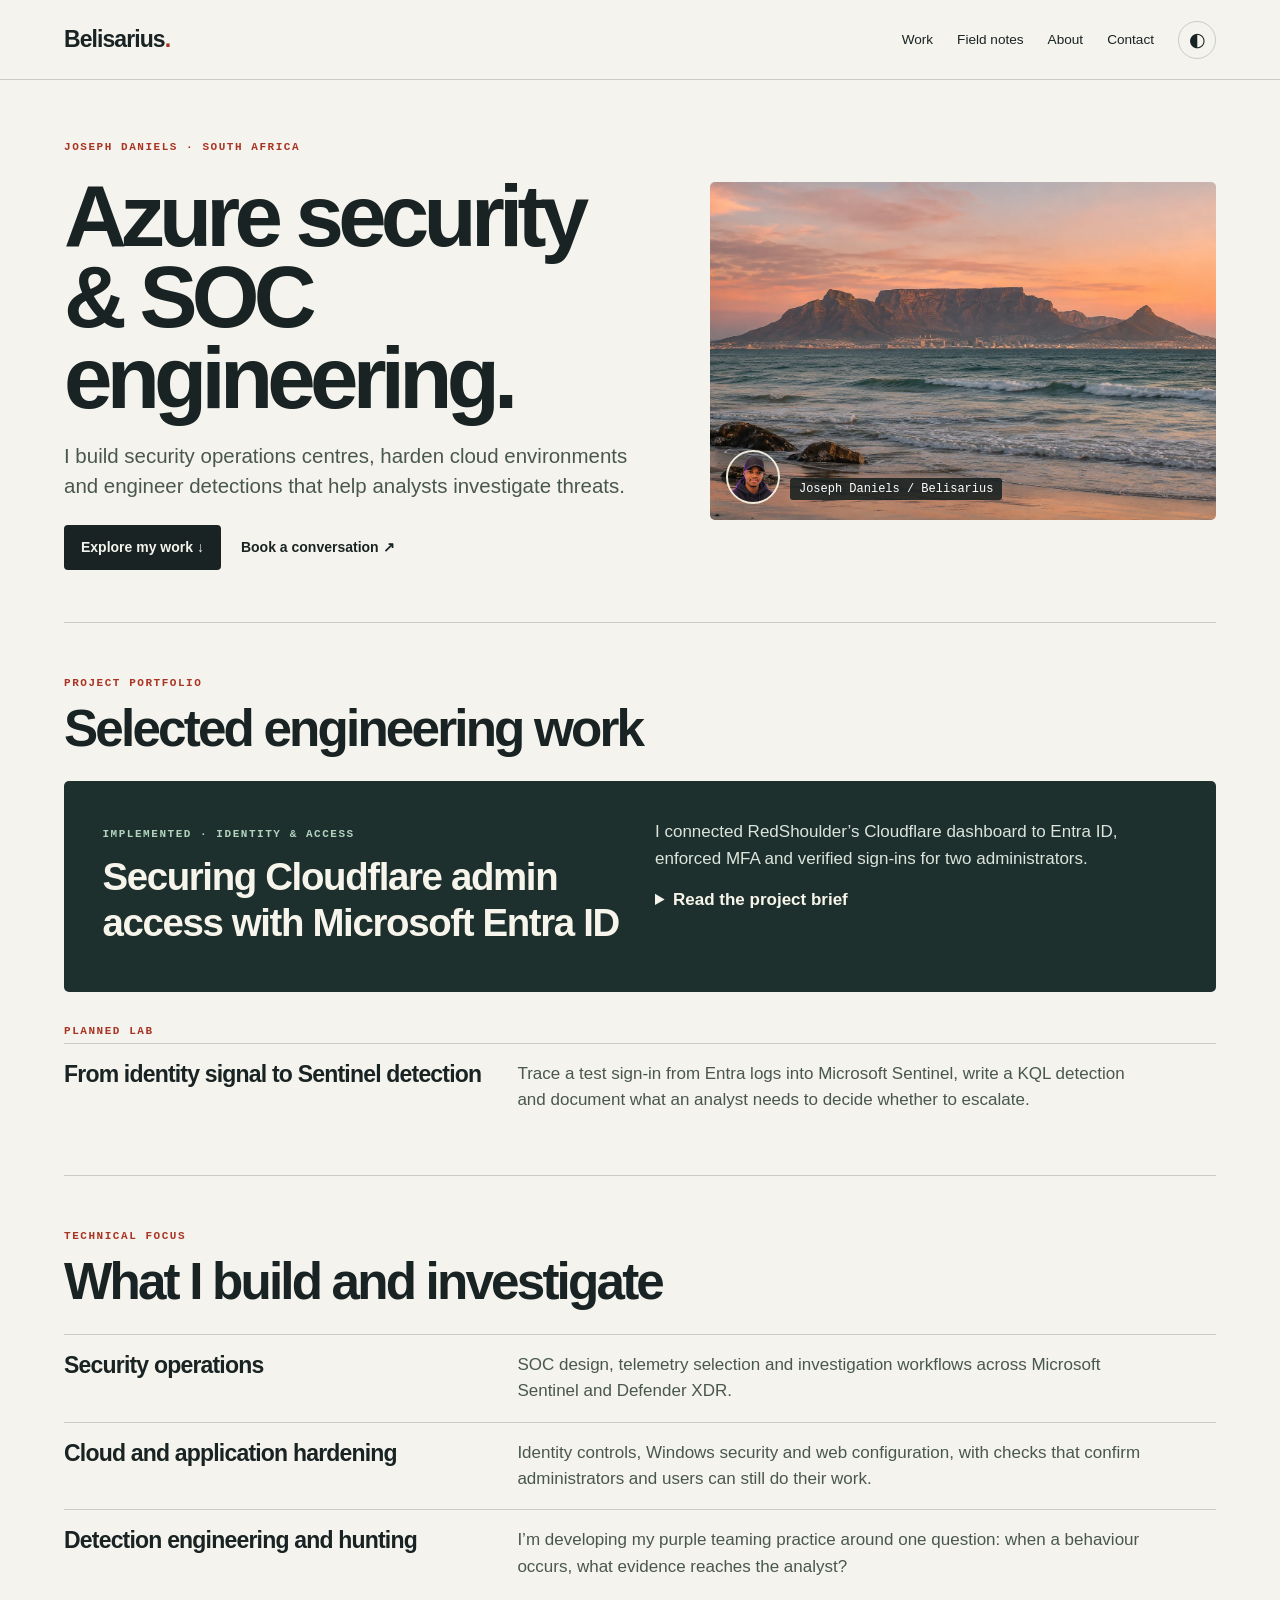
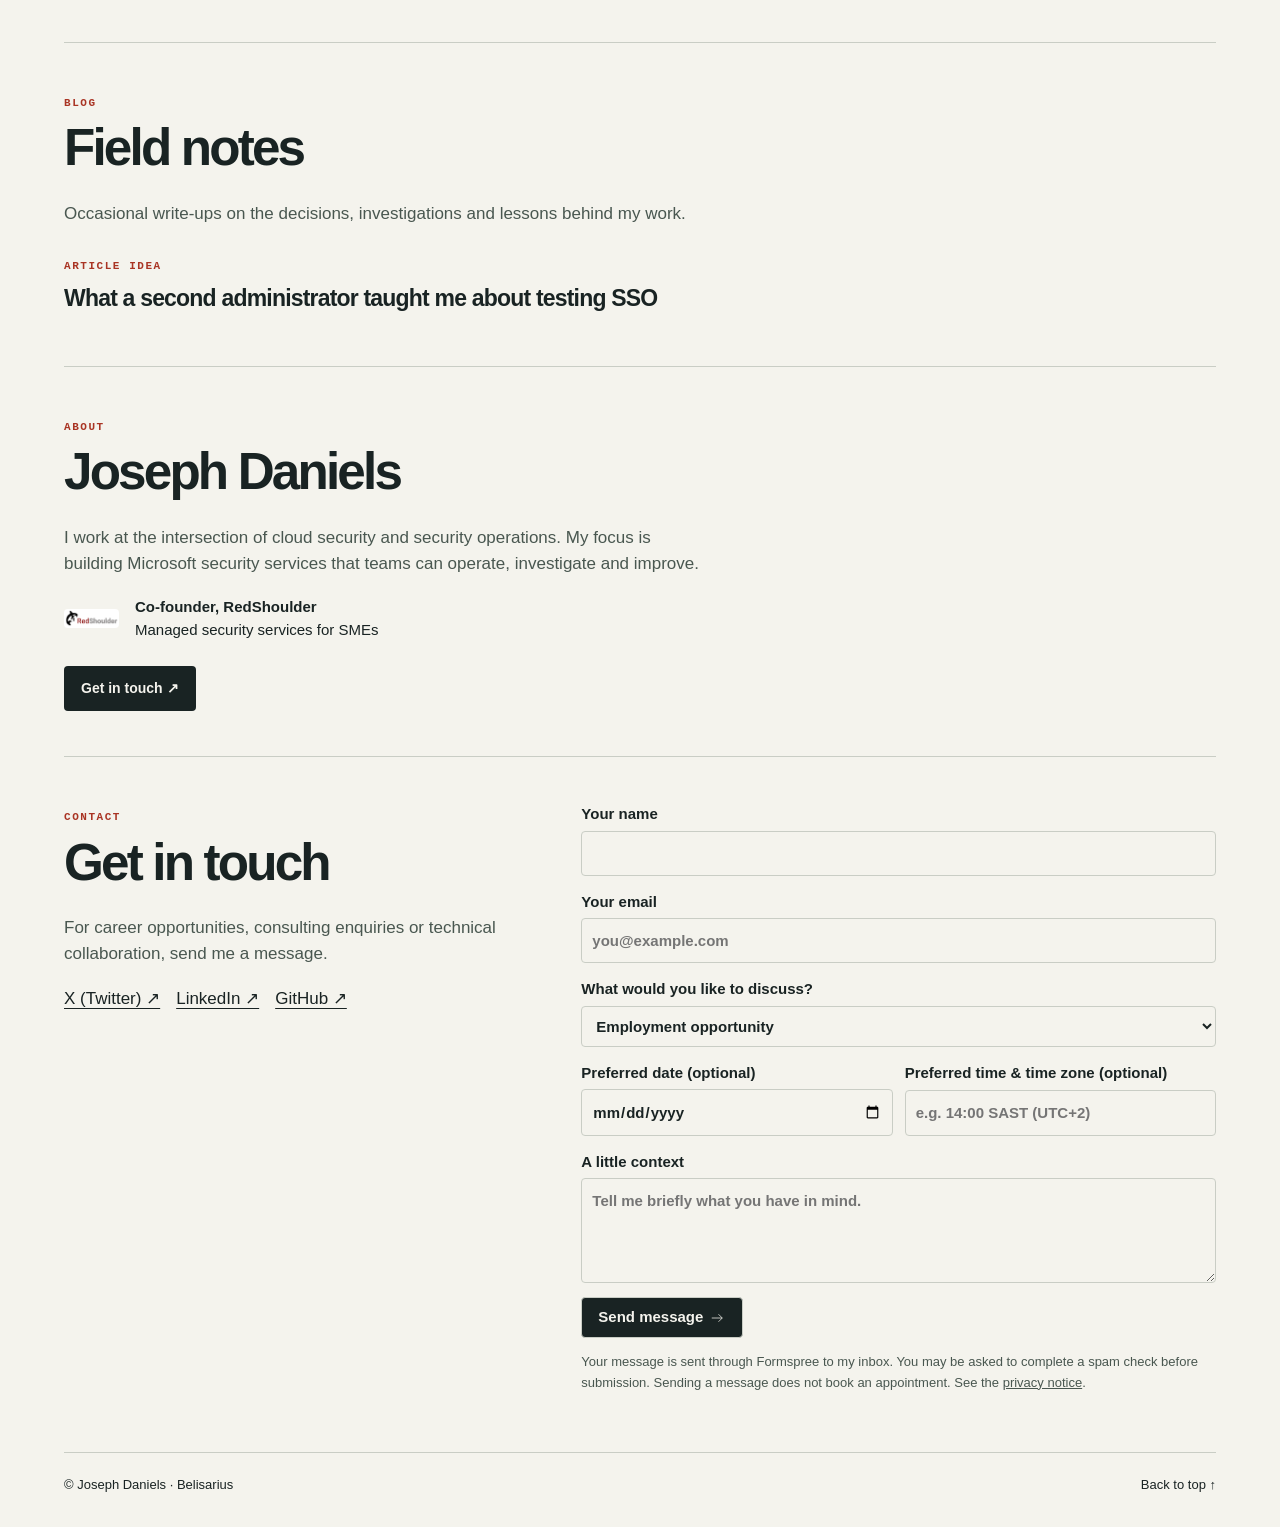
==== portfolio/index.html @ 7b49b03d "Publish Table Mountain redesign for Joseph Daniels’ Azure SOC portfolio" ====
<!doctype html><html lang="en"><head><meta charset="utf-8"><meta name="viewport" content="width=device-width, initial-scale=1"><meta http-equiv="Content-Security-Policy" content="default-src 'none'; script-src 'self'; style-src 'self'; img-src 'self'; font-src 'self'; connect-src 'none'; base-uri 'none'; form-action https://formspree.io; object-src 'none'; upgrade-insecure-requests"><meta name="referrer" content="no-referrer"><link rel="canonical" href="https://belisarius13.com/"><meta name="description" content="Joseph Daniels builds security operations centres, hardens cloud environments and engineers threat detections in the Microsoft ecosystem."><title>Joseph Daniels · Belisarius</title><link rel="stylesheet" href="assets/home.css"></head><body><header><a class="brand" href="#home">Belisarius<b>.</b></a><nav aria-label="Primary"><a href="#work">Work</a><a href="#notes">Field notes</a><a href="#about">About</a><a href="#contact">Contact</a><button aria-label="Toggle dark mode" aria-pressed="false">◐</button></nav></header><main><section class="hero" id="home"><div><small>Joseph Daniels · South Africa</small><h1>Azure security<br>&amp; SOC engineering.</h1><p class="intro">I build security operations centres, harden cloud environments and engineer detections that help analysts investigate threats.</p><div class="actions"><a class="btn" href="#work">Explore my work ↓</a><a href="https://calendly.com/josepht-daniels/30min">Book a conversation ↗</a></div></div><div class="portrait"><img class="landscape" src="assets/table-mountain.webp" alt="Illustrated view of Table Mountain across Table Bay"><img class="avatar" src="assets/joseph-anime.webp" alt="Illustrated portrait of Joseph Daniels"><span>Joseph Daniels / Belisarius</span></div></section>
<section id="work"><small>Project portfolio</small><h2>Selected engineering work</h2><article class="card"><div><small>Implemented · Identity &amp; access</small><h3>Securing Cloudflare admin access with Microsoft Entra ID</h3></div><div><p>I connected RedShoulder’s Cloudflare dashboard to Entra ID, enforced MFA and verified sign-ins for two administrators.</p><details><summary>Read the project brief</summary><p>The first administrator could sign in through Entra. Testing with a second administrator exposed a missing Cloudflare membership. After adding that user, I confirmed the sign-in worked and checked the sign-in logs in Entra.</p></details></div></article><div class="sub"><small>Planned lab</small><div class="row"><h3>From identity signal to Sentinel detection</h3><p>Trace a test sign-in from Entra logs into Microsoft Sentinel, write a KQL detection and document what an analyst needs to decide whether to escalate.</p></div></div></section>
<section><small>Technical focus</small><h2>What I build and investigate</h2><div class="row"><h3>Security operations</h3><p>SOC design, telemetry selection and investigation workflows across Microsoft Sentinel and Defender XDR.</p></div><div class="row"><h3>Cloud and application hardening</h3><p>Identity controls, Windows security and web configuration, with checks that confirm administrators and users can still do their work.</p></div><div class="row"><h3>Detection engineering and hunting</h3><p>I’m developing my purple teaming practice around one question: when a behaviour occurs, what evidence reaches the analyst?</p></div></section>
<section id="notes"><small>Blog</small><h2>Field notes</h2><p>Occasional write-ups on the decisions, investigations and lessons behind my work.</p><div class="sub"><small>Article idea</small><h3>What a second administrator taught me about testing SSO</h3></div></section>
<section id="about"><small>About</small><h2>Joseph Daniels</h2><p>I work at the intersection of cloud security and security operations. My focus is building Microsoft security services that teams can operate, investigate and improve.</p><div class="company"><img src="assets/redshoulder-logo.png" alt="RedShoulder"><div><strong>Co-founder, RedShoulder</strong><br>Managed security services for SMEs</div></div><div class="actions"><a class="btn" href="#contact">Get in touch ↗</a></div></section><section id="contact"><div class="contact-grid"><div><small>Contact</small><h2>Get in touch</h2><p>For career opportunities, consulting enquiries or technical collaboration, send me a message.</p><div class="profiles"><a rel="me" href="https://x.com/thegrey_hound">X (Twitter) ↗</a><a rel="me" href="https://www.linkedin.com/in/daniel-t-4a1260342/">LinkedIn ↗</a><a rel="me" href="https://github.com/belisarius-13">GitHub ↗</a></div></div><form id="conversation-form" action="https://formspree.io/f/xwllzrlp" method="POST"><input type="hidden" name="_subject" value="New Belisarius website enquiry"><label>Your name<input name="name" autocomplete="name" required maxlength="100"></label><label>Your email<input type="email" name="email" autocomplete="email" required maxlength="254" placeholder="you@example.com"></label><label>What would you like to discuss?<select name="topic"><option>Employment opportunity</option><option>Technical collaboration</option><option>Consulting enquiry</option><option>Community conversation</option></select></label><div class="form-grid"><label>Preferred date (optional)<input type="date" name="date"></label><label>Preferred time &amp; time zone (optional)<input name="time" placeholder="e.g. 14:00 SAST (UTC+2)" maxlength="100"></label></div><label>A little context<textarea name="message" maxlength="1500" required placeholder="Tell me briefly what you have in mind."></textarea></label><button class="button" type="submit">Send message <svg viewBox="0 0 24 24" aria-hidden="true"><path d="M5 12h14m-5-5 5 5-5 5"/></svg></button><p class="form-help">Your message is sent through Formspree to my inbox. You may be asked to complete a spam check before submission. Sending a message does not book an appointment. See the <a href="https://belisarius13.com/privacy.html">privacy notice</a>.</p><p class="status" role="status" id="booking-status"></p><noscript><p>This form works without JavaScript. Complete the fields and select Send message.</p></noscript></form></div></section></main><footer><span>© Joseph Daniels · Belisarius</span><a href="#home">Back to top ↑</a></footer><script src="assets/home.js"></script></body></html>
---- portfolio/assets/home.css ----
*{box-sizing:border-box}html{scroll-behavior:smooth}body{--bg:#f4f3ed;--ink:#192323;--line:#c9cdc5;--muted:#495750;--red:#a93424;margin:0;background:var(--bg);color:var(--ink);font:17px/1.55 'Inter',Arial,sans-serif}body.dark{--bg:#172020;--ink:#f5f1e7;--line:#485450;--muted:#b7c4bb;--red:#ff9b85}header,main,footer{max-width:1320px;margin:auto;padding:0 5vw}header{min-height:80px;display:flex;align-items:center;justify-content:space-between;border-bottom:1px solid var(--line);gap:16px}a,button,summary{color:inherit}a{text-decoration:none}a:hover,summary:hover{text-decoration:underline}nav{display:flex;gap:24px;align-items:center;font-size:.85rem}button{border:1px solid var(--line);border-radius:50%;width:38px;height:38px;background:transparent;font-size:19px;cursor:pointer}.brand{font-weight:800;letter-spacing:-.04em;font-size:23px}.brand b{color:var(--red)}section{padding:45px 0;border-bottom:1px solid var(--line)}.hero{display:grid;grid-template-columns:1.15fr 1fr;gap:5vw;align-items:center;padding:52px 0}.eyebrow,small{font:700 11px/1.6 'Courier New',monospace;letter-spacing:.14em;text-transform:uppercase;color:var(--red)}h1,h2,h3,p{margin:0}h1{font-size:clamp(58px,6.8vw,98px);line-height:.93;letter-spacing:-.066em;margin:18px 0 22px}h2{font-size:clamp(32px,4vw,54px);line-height:1.1;letter-spacing:-.055em;margin:6px 0 24px}h3{font-size:23px;line-height:1.2;letter-spacing:-.035em;margin:8px 0}p{color:var(--muted);max-width:640px}.intro{font-size:clamp(18px,1.6vw,23px);line-height:1.45}.actions{display:flex;gap:20px;align-items:center;margin-top:24px;font-size:14px;font-weight:bold}.btn{padding:12px 17px;background:var(--ink);color:var(--bg);border-radius:4px}.portrait{position:relative;isolation:isolate;background:#152526;min-height:352px;display:grid;place-items:center;overflow:hidden;border-radius:5px}@media(prefers-reduced-motion:reduce){*{animation:none!important;scroll-behavior:auto!important}}.portrait img{width:220px;height:220px;object-fit:cover;border-radius:50%;border:5px solid #edebdc}.portrait span{position:absolute;bottom:16px;left:20px;color:#fff;font:12px monospace}.card{background:#1e302e;color:#f7f5eb;border-radius:5px;padding:clamp(22px,3vw,42px);display:grid;grid-template-columns:1fr 1fr;gap:30px}.card p{color:#dce4dc}.card small{color:#b2d4bf}.card h3{font-size:clamp(25px,3vw,42px)}summary{cursor:pointer;font-weight:bold;margin-top:15px}details p{margin-top:10px}.row{display:grid;grid-template-columns:1fr 1.65fr;gap:30px;border-top:1px solid var(--line);padding:17px 0;align-items:start}.row h3{margin:0}.sub{padding-top:24px}.company{display:flex;align-items:center;gap:16px;margin-top:18px}.company img{width:55px;background:white;border-radius:4px}.company div{font-size:15px}footer{padding-top:22px;padding-bottom:32px;font-size:13px;display:flex;justify-content:space-between}a:focus-visible,summary:focus-visible,button:focus-visible{outline:3px solid #db7545;outline-offset:4px}@media(max-width:720px){header{flex-wrap:wrap;padding-top:12px;padding-bottom:12px}nav{gap:14px;flex-wrap:wrap}.hero,.card,.row{grid-template-columns:1fr;gap:15px}.hero{padding:30px 0}.portrait{min-height:240px}.portrait img{width:150px;height:150px}.row{gap:6px}section{padding:30px 0}}
 .portrait{aspect-ratio:3/2;min-height:0;background:none}.portrait .landscape{position:absolute;inset:0;width:100%;height:100%;object-fit:cover;border:0;border-radius:0}.portrait .avatar{position:absolute;bottom:16px;left:16px;width:54px;height:54px;border-width:2px}.portrait span{bottom:20px;left:80px;background:#172020dc;border-radius:3px;padding:4px 9px}
.contact-grid{display:grid;grid-template-columns:1fr 1.4fr;gap:clamp(24px,5vw,70px)}.profiles{display:flex;flex-wrap:wrap;gap:16px;margin-top:18px}.profiles a{text-decoration:underline;text-underline-offset:4px}form{display:grid;gap:14px}label{display:grid;gap:5px;font-size:15px;font-weight:600}input,select,textarea{box-sizing:border-box;width:100%;min-width:0;padding:10px;border:1px solid var(--line);background:var(--bg);color:var(--ink);border-radius:4px;font:inherit}textarea{min-height:105px}.form-grid{display:grid;grid-template-columns:1fr 1fr;gap:12px}form button{background:var(--ink);color:var(--bg);border-radius:4px;width:fit-content;height:auto;padding:10px 16px;font-size:15px;font-weight:700}form button svg{width:18px;height:18px;vertical-align:middle;fill:none;stroke:currentColor}.form-help{font-size:13px}.form-help a{text-decoration:underline}@media(max-width:720px){.contact-grid,.form-grid{grid-template-columns:1fr}.portrait{min-height:0}}
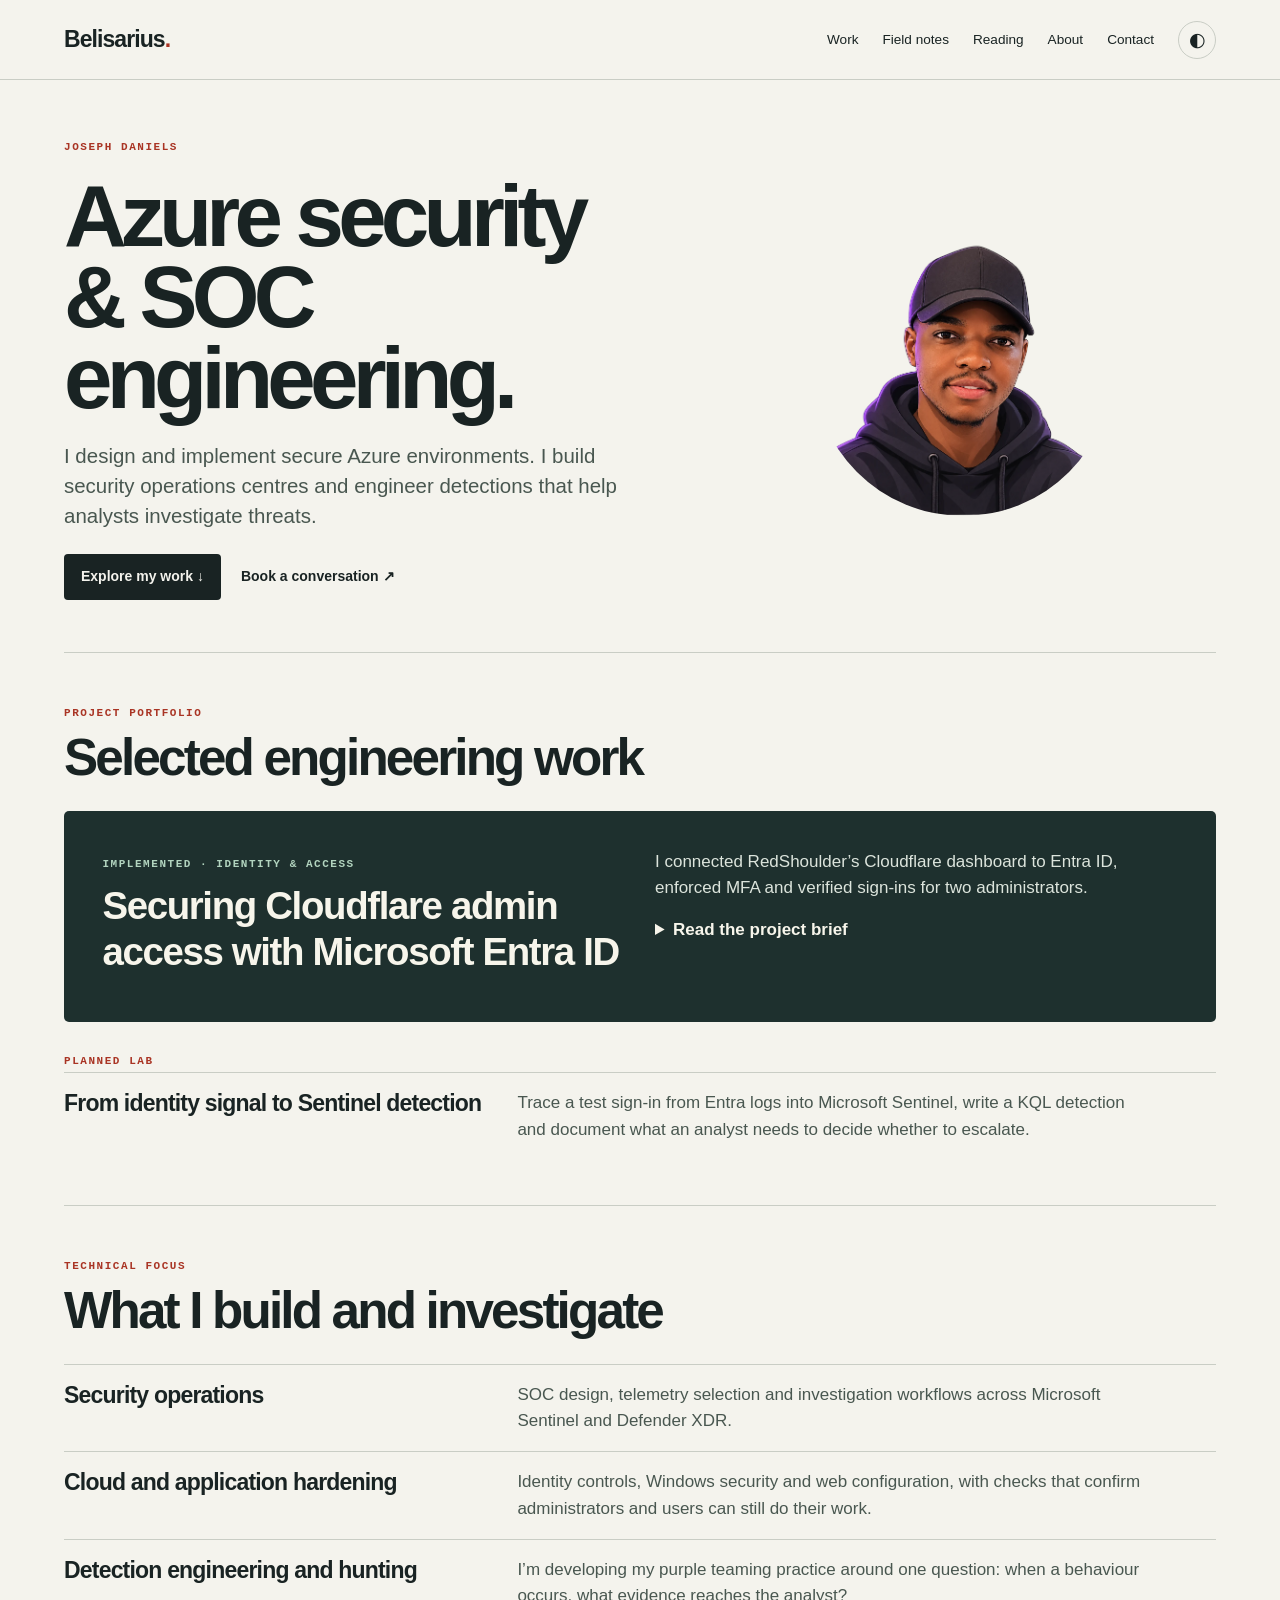
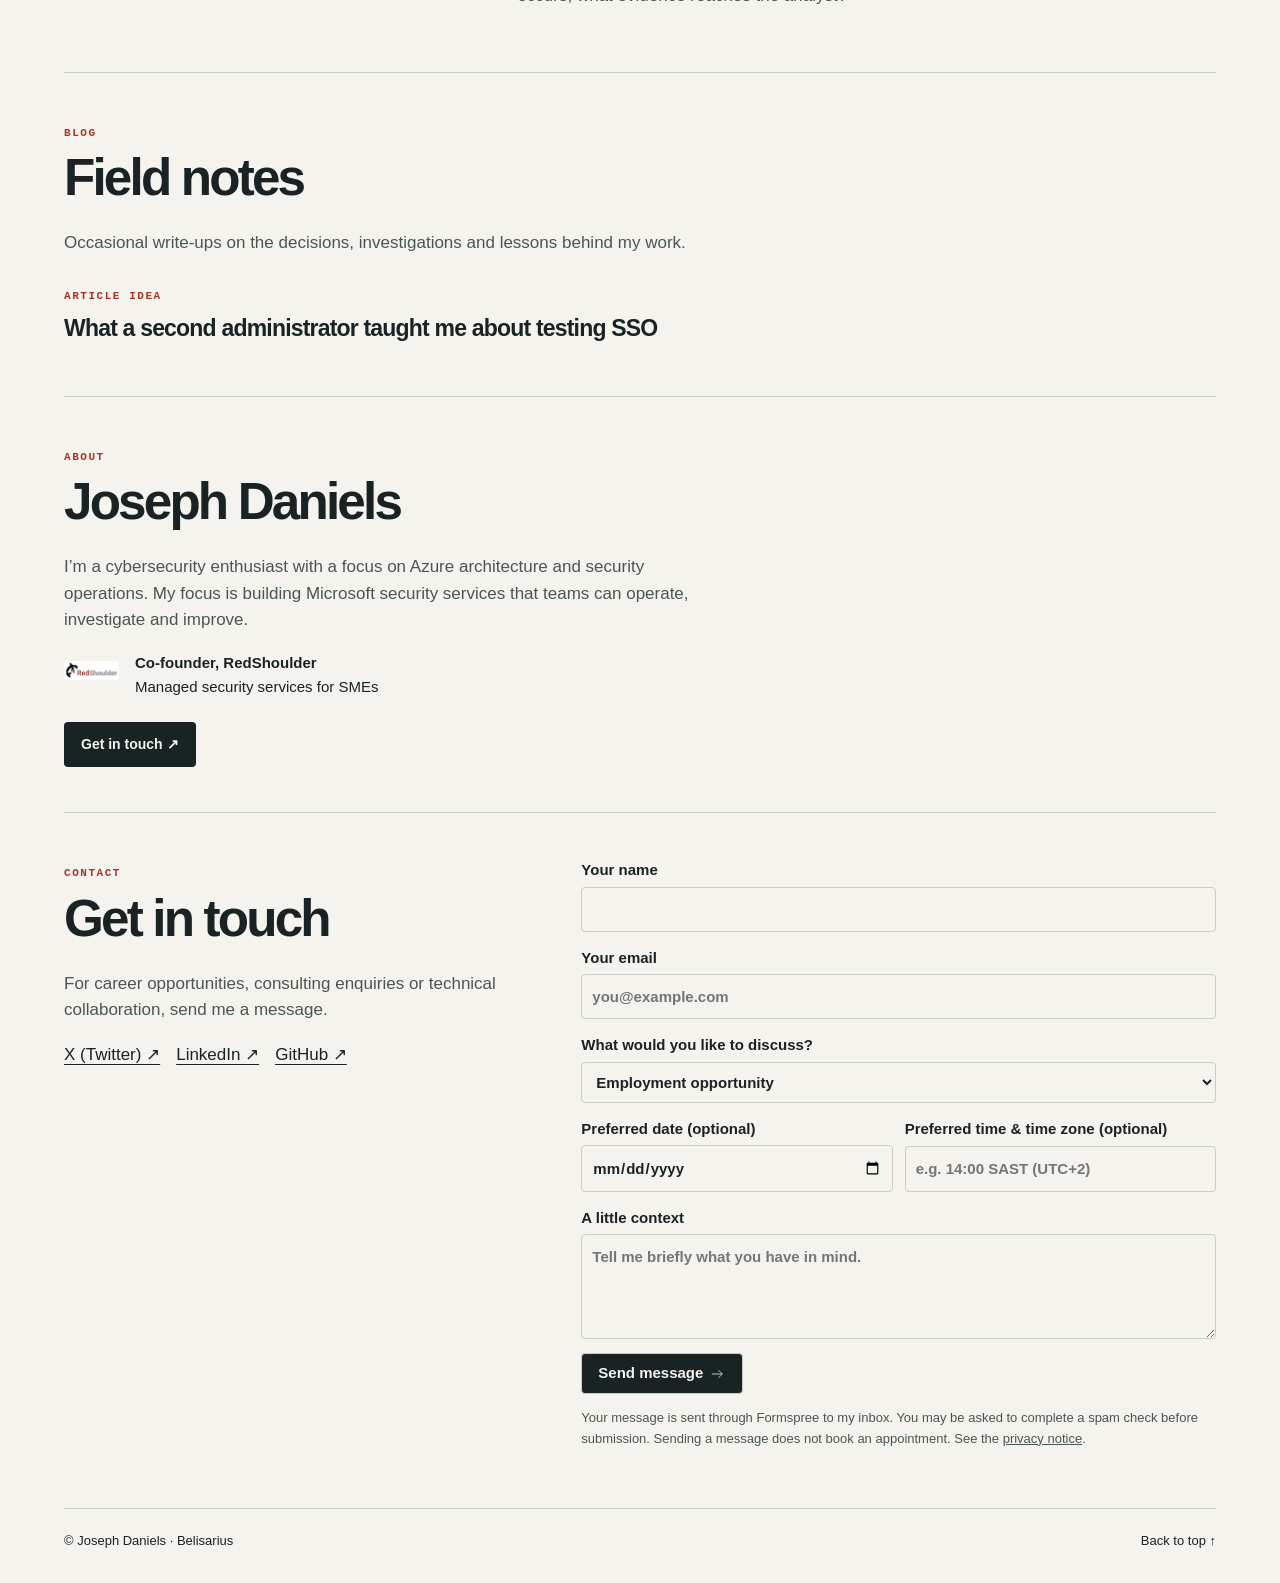
==== commit 0ccbe1ff: "Add reading and books page, refresh the homepage and fix section navigation" ====
--- a/portfolio/index.html
+++ b/portfolio/index.html
@@ -1,5 +1,5 @@
-<!doctype html><html lang="en"><head><meta charset="utf-8"><meta name="viewport" content="width=device-width, initial-scale=1"><meta http-equiv="Content-Security-Policy" content="default-src 'none'; script-src 'self'; style-src 'self'; img-src 'self'; font-src 'self'; connect-src 'none'; base-uri 'none'; form-action https://formspree.io; object-src 'none'; upgrade-insecure-requests"><meta name="referrer" content="no-referrer"><link rel="canonical" href="https://belisarius13.com/"><meta name="description" content="Joseph Daniels builds security operations centres, hardens cloud environments and engineers threat detections in the Microsoft ecosystem."><title>Joseph Daniels · Belisarius</title><link rel="stylesheet" href="assets/home.css"></head><body><header><a class="brand" href="#home">Belisarius<b>.</b></a><nav aria-label="Primary"><a href="#work">Work</a><a href="#notes">Field notes</a><a href="#about">About</a><a href="#contact">Contact</a><button aria-label="Toggle dark mode" aria-pressed="false">◐</button></nav></header><main><section class="hero" id="home"><div><small>Joseph Daniels · South Africa</small><h1>Azure security<br>&amp; SOC engineering.</h1><p class="intro">I build security operations centres, harden cloud environments and engineer detections that help analysts investigate threats.</p><div class="actions"><a class="btn" href="#work">Explore my work ↓</a><a href="https://calendly.com/josepht-daniels/30min">Book a conversation ↗</a></div></div><div class="portrait"><img class="landscape" src="assets/table-mountain.webp" alt="Illustrated view of Table Mountain across Table Bay"><img class="avatar" src="assets/joseph-anime.webp" alt="Illustrated portrait of Joseph Daniels"><span>Joseph Daniels / Belisarius</span></div></section>
+<!doctype html><html lang="en"><head><meta charset="utf-8"><meta name="viewport" content="width=device-width, initial-scale=1"><meta http-equiv="Content-Security-Policy" content="default-src 'none'; script-src 'self'; style-src 'self'; img-src 'self'; font-src 'self'; connect-src 'none'; base-uri 'none'; form-action https://formspree.io; object-src 'none'; upgrade-insecure-requests"><meta name="referrer" content="no-referrer"><link rel="canonical" href="https://belisarius13.com/"><meta name="description" content="Joseph Daniels builds security operations centres, hardens cloud environments and engineers threat detections in the Microsoft ecosystem."><link rel="icon" type="image/svg+xml" href="assets/favicon.svg"><title>Joseph Daniels · Belisarius</title><link rel="stylesheet" href="assets/home.css"></head><body><header><a class="brand" href="#home">Belisarius<b>.</b></a><nav aria-label="Primary"><a href="#work">Work</a><a href="#notes">Field notes</a><a href="reading.html">Reading</a><a href="#about">About</a><a href="#contact">Contact</a><button aria-label="Toggle purple and blue theme" aria-pressed="false">◐</button></nav></header><main><section class="hero" id="home"><div><small>Joseph Daniels</small><h1>Azure security<br>&amp; SOC engineering.</h1><p class="intro">I design and implement secure Azure environments. I build security operations centres and engineer detections that help analysts investigate threats.</p><div class="actions"><a class="btn" href="#work">Explore my work ↓</a><a href="https://calendly.com/josepht-daniels/30min">Book a conversation ↗</a></div></div><div class="profile-art"><img src="assets/joseph-anime.webp" alt="Illustrated portrait of Joseph Daniels" width="1254" height="1254"></div></section>
 <section id="work"><small>Project portfolio</small><h2>Selected engineering work</h2><article class="card"><div><small>Implemented · Identity &amp; access</small><h3>Securing Cloudflare admin access with Microsoft Entra ID</h3></div><div><p>I connected RedShoulder’s Cloudflare dashboard to Entra ID, enforced MFA and verified sign-ins for two administrators.</p><details><summary>Read the project brief</summary><p>The first administrator could sign in through Entra. Testing with a second administrator exposed a missing Cloudflare membership. After adding that user, I confirmed the sign-in worked and checked the sign-in logs in Entra.</p></details></div></article><div class="sub"><small>Planned lab</small><div class="row"><h3>From identity signal to Sentinel detection</h3><p>Trace a test sign-in from Entra logs into Microsoft Sentinel, write a KQL detection and document what an analyst needs to decide whether to escalate.</p></div></div></section>
 <section><small>Technical focus</small><h2>What I build and investigate</h2><div class="row"><h3>Security operations</h3><p>SOC design, telemetry selection and investigation workflows across Microsoft Sentinel and Defender XDR.</p></div><div class="row"><h3>Cloud and application hardening</h3><p>Identity controls, Windows security and web configuration, with checks that confirm administrators and users can still do their work.</p></div><div class="row"><h3>Detection engineering and hunting</h3><p>I’m developing my purple teaming practice around one question: when a behaviour occurs, what evidence reaches the analyst?</p></div></section>
 <section id="notes"><small>Blog</small><h2>Field notes</h2><p>Occasional write-ups on the decisions, investigations and lessons behind my work.</p><div class="sub"><small>Article idea</small><h3>What a second administrator taught me about testing SSO</h3></div></section>
-<section id="about"><small>About</small><h2>Joseph Daniels</h2><p>I work at the intersection of cloud security and security operations. My focus is building Microsoft security services that teams can operate, investigate and improve.</p><div class="company"><img src="assets/redshoulder-logo.png" alt="RedShoulder"><div><strong>Co-founder, RedShoulder</strong><br>Managed security services for SMEs</div></div><div class="actions"><a class="btn" href="#contact">Get in touch ↗</a></div></section><section id="contact"><div class="contact-grid"><div><small>Contact</small><h2>Get in touch</h2><p>For career opportunities, consulting enquiries or technical collaboration, send me a message.</p><div class="profiles"><a rel="me" href="https://x.com/thegrey_hound">X (Twitter) ↗</a><a rel="me" href="https://www.linkedin.com/in/daniel-t-4a1260342/">LinkedIn ↗</a><a rel="me" href="https://github.com/belisarius-13">GitHub ↗</a></div></div><form id="conversation-form" action="https://formspree.io/f/xwllzrlp" method="POST"><input type="hidden" name="_subject" value="New Belisarius website enquiry"><label>Your name<input name="name" autocomplete="name" required maxlength="100"></label><label>Your email<input type="email" name="email" autocomplete="email" required maxlength="254" placeholder="you@example.com"></label><label>What would you like to discuss?<select name="topic"><option>Employment opportunity</option><option>Technical collaboration</option><option>Consulting enquiry</option><option>Community conversation</option></select></label><div class="form-grid"><label>Preferred date (optional)<input type="date" name="date"></label><label>Preferred time &amp; time zone (optional)<input name="time" placeholder="e.g. 14:00 SAST (UTC+2)" maxlength="100"></label></div><label>A little context<textarea name="message" maxlength="1500" required placeholder="Tell me briefly what you have in mind."></textarea></label><button class="button" type="submit">Send message <svg viewBox="0 0 24 24" aria-hidden="true"><path d="M5 12h14m-5-5 5 5-5 5"/></svg></button><p class="form-help">Your message is sent through Formspree to my inbox. You may be asked to complete a spam check before submission. Sending a message does not book an appointment. See the <a href="https://belisarius13.com/privacy.html">privacy notice</a>.</p><p class="status" role="status" id="booking-status"></p><noscript><p>This form works without JavaScript. Complete the fields and select Send message.</p></noscript></form></div></section></main><footer><span>© Joseph Daniels · Belisarius</span><a href="#home">Back to top ↑</a></footer><script src="assets/home.js"></script></body></html>+<section id="about"><small>About</small><h2>Joseph Daniels</h2><p>I’m a cybersecurity enthusiast with a focus on Azure architecture and security operations. My focus is building Microsoft security services that teams can operate, investigate and improve.</p><div class="company"><a href="https://redshoulder.co.za" aria-label="Visit RedShoulder"><img src="assets/redshoulder-logo.png" alt="RedShoulder"></a><div><strong>Co-founder, RedShoulder</strong><br>Managed security services for SMEs</div></div><div class="actions"><a class="btn" href="#contact">Get in touch ↗</a></div></section><section id="contact"><div class="contact-grid"><div><small>Contact</small><h2>Get in touch</h2><p>For career opportunities, consulting enquiries or technical collaboration, send me a message.</p><div class="profiles"><a rel="me" href="https://x.com/thegrey_hound">X (Twitter) ↗</a><a rel="me" href="https://www.linkedin.com/in/daniel-t-4a1260342/">LinkedIn ↗</a><a rel="me" href="https://github.com/belisarius-13">GitHub ↗</a></div></div><form id="conversation-form" action="https://formspree.io/f/xwllzrlp" method="POST"><input type="hidden" name="_subject" value="New Belisarius website enquiry"><label>Your name<input name="name" autocomplete="name" required maxlength="100"></label><label>Your email<input type="email" name="email" autocomplete="email" required maxlength="254" placeholder="you@example.com"></label><label>What would you like to discuss?<select name="topic"><option>Employment opportunity</option><option>Technical collaboration</option><option>Consulting enquiry</option><option>Community conversation</option></select></label><div class="form-grid"><label>Preferred date (optional)<input type="date" name="date"></label><label>Preferred time &amp; time zone (optional)<input name="time" placeholder="e.g. 14:00 SAST (UTC+2)" maxlength="100"></label></div><label>A little context<textarea name="message" maxlength="1500" required placeholder="Tell me briefly what you have in mind."></textarea></label><button class="button" type="submit">Send message <svg viewBox="0 0 24 24" aria-hidden="true"><path d="M5 12h14m-5-5 5 5-5 5"/></svg></button><p class="form-help">Your message is sent through Formspree to my inbox. You may be asked to complete a spam check before submission. Sending a message does not book an appointment. See the <a href="https://belisarius13.com/privacy.html">privacy notice</a>.</p><p class="status" role="status" id="booking-status"></p><noscript><p>This form works without JavaScript. Complete the fields and select Send message.</p></noscript></form></div></section></main><footer><span>© Joseph Daniels · Belisarius</span><a href="#home">Back to top ↑</a></footer><script src="assets/home.js"></script></body></html>
--- a/portfolio/assets/home.css
+++ b/portfolio/assets/home.css
@@ -1,5 +1,15 @@
 
-*{box-sizing:border-box}html{scroll-behavior:smooth}body{--bg:#f4f3ed;--ink:#192323;--line:#c9cdc5;--muted:#495750;--red:#a93424;margin:0;background:var(--bg);color:var(--ink);font:17px/1.55 'Inter',Arial,sans-serif}body.dark{--bg:#172020;--ink:#f5f1e7;--line:#485450;--muted:#b7c4bb;--red:#ff9b85}header,main,footer{max-width:1320px;margin:auto;padding:0 5vw}header{min-height:80px;display:flex;align-items:center;justify-content:space-between;border-bottom:1px solid var(--line);gap:16px}a,button,summary{color:inherit}a{text-decoration:none}a:hover,summary:hover{text-decoration:underline}nav{display:flex;gap:24px;align-items:center;font-size:.85rem}button{border:1px solid var(--line);border-radius:50%;width:38px;height:38px;background:transparent;font-size:19px;cursor:pointer}.brand{font-weight:800;letter-spacing:-.04em;font-size:23px}.brand b{color:var(--red)}section{padding:45px 0;border-bottom:1px solid var(--line)}.hero{display:grid;grid-template-columns:1.15fr 1fr;gap:5vw;align-items:center;padding:52px 0}.eyebrow,small{font:700 11px/1.6 'Courier New',monospace;letter-spacing:.14em;text-transform:uppercase;color:var(--red)}h1,h2,h3,p{margin:0}h1{font-size:clamp(58px,6.8vw,98px);line-height:.93;letter-spacing:-.066em;margin:18px 0 22px}h2{font-size:clamp(32px,4vw,54px);line-height:1.1;letter-spacing:-.055em;margin:6px 0 24px}h3{font-size:23px;line-height:1.2;letter-spacing:-.035em;margin:8px 0}p{color:var(--muted);max-width:640px}.intro{font-size:clamp(18px,1.6vw,23px);line-height:1.45}.actions{display:flex;gap:20px;align-items:center;margin-top:24px;font-size:14px;font-weight:bold}.btn{padding:12px 17px;background:var(--ink);color:var(--bg);border-radius:4px}.portrait{position:relative;isolation:isolate;background:#152526;min-height:352px;display:grid;place-items:center;overflow:hidden;border-radius:5px}@media(prefers-reduced-motion:reduce){*{animation:none!important;scroll-behavior:auto!important}}.portrait img{width:220px;height:220px;object-fit:cover;border-radius:50%;border:5px solid #edebdc}.portrait span{position:absolute;bottom:16px;left:20px;color:#fff;font:12px monospace}.card{background:#1e302e;color:#f7f5eb;border-radius:5px;padding:clamp(22px,3vw,42px);display:grid;grid-template-columns:1fr 1fr;gap:30px}.card p{color:#dce4dc}.card small{color:#b2d4bf}.card h3{font-size:clamp(25px,3vw,42px)}summary{cursor:pointer;font-weight:bold;margin-top:15px}details p{margin-top:10px}.row{display:grid;grid-template-columns:1fr 1.65fr;gap:30px;border-top:1px solid var(--line);padding:17px 0;align-items:start}.row h3{margin:0}.sub{padding-top:24px}.company{display:flex;align-items:center;gap:16px;margin-top:18px}.company img{width:55px;background:white;border-radius:4px}.company div{font-size:15px}footer{padding-top:22px;padding-bottom:32px;font-size:13px;display:flex;justify-content:space-between}a:focus-visible,summary:focus-visible,button:focus-visible{outline:3px solid #db7545;outline-offset:4px}@media(max-width:720px){header{flex-wrap:wrap;padding-top:12px;padding-bottom:12px}nav{gap:14px;flex-wrap:wrap}.hero,.card,.row{grid-template-columns:1fr;gap:15px}.hero{padding:30px 0}.portrait{min-height:240px}.portrait img{width:150px;height:150px}.row{gap:6px}section{padding:30px 0}}
- .portrait{aspect-ratio:3/2;min-height:0;background:none}.portrait .landscape{position:absolute;inset:0;width:100%;height:100%;object-fit:cover;border:0;border-radius:0}.portrait .avatar{position:absolute;bottom:16px;left:16px;width:54px;height:54px;border-width:2px}.portrait span{bottom:20px;left:80px;background:#172020dc;border-radius:3px;padding:4px 9px}
-.contact-grid{display:grid;grid-template-columns:1fr 1.4fr;gap:clamp(24px,5vw,70px)}.profiles{display:flex;flex-wrap:wrap;gap:16px;margin-top:18px}.profiles a{text-decoration:underline;text-underline-offset:4px}form{display:grid;gap:14px}label{display:grid;gap:5px;font-size:15px;font-weight:600}input,select,textarea{box-sizing:border-box;width:100%;min-width:0;padding:10px;border:1px solid var(--line);background:var(--bg);color:var(--ink);border-radius:4px;font:inherit}textarea{min-height:105px}.form-grid{display:grid;grid-template-columns:1fr 1fr;gap:12px}form button{background:var(--ink);color:var(--bg);border-radius:4px;width:fit-content;height:auto;padding:10px 16px;font-size:15px;font-weight:700}form button svg{width:18px;height:18px;vertical-align:middle;fill:none;stroke:currentColor}.form-help{font-size:13px}.form-help a{text-decoration:underline}@media(max-width:720px){.contact-grid,.form-grid{grid-template-columns:1fr}.portrait{min-height:0}}
+*{box-sizing:border-box}html{scroll-behavior:smooth}body{--bg:#f4f3ed;--ink:#192323;--line:#c9cdc5;--muted:#495750;--red:#a93424;margin:0;background:var(--bg);color:var(--ink);font:17px/1.55 'Inter',Arial,sans-serif}body.dark{--bg:#172020;--ink:#f5f1e7;--line:#485450;--muted:#b7c4bb;--red:#ff9b85}header,main,footer{max-width:1320px;margin:auto;padding:0 5vw}header{min-height:80px;display:flex;align-items:center;justify-content:space-between;border-bottom:1px solid var(--line);gap:16px}a,button,summary{color:inherit}a{text-decoration:none}a:hover,summary:hover{text-decoration:underline}nav{display:flex;gap:24px;align-items:center;font-size:.85rem}button{border:1px solid var(--line);border-radius:50%;width:38px;height:38px;background:transparent;font-size:19px;cursor:pointer}.brand{font-weight:800;letter-spacing:-.04em;font-size:23px}.brand b{color:var(--red)}section{padding:45px 0;border-bottom:1px solid var(--line)}.hero{display:grid;grid-template-columns:1.15fr 1fr;gap:5vw;align-items:center;padding:52px 0}.eyebrow,small{font:700 11px/1.6 'Courier New',monospace;letter-spacing:.14em;text-transform:uppercase;color:var(--red)}h1,h2,h3,p{margin:0}h1{font-size:clamp(58px,6.8vw,98px);line-height:.93;letter-spacing:-.066em;margin:18px 0 22px}h2{font-size:clamp(32px,4vw,54px);line-height:1.1;letter-spacing:-.055em;margin:6px 0 24px}h3{font-size:23px;line-height:1.2;letter-spacing:-.035em;margin:8px 0}p{color:var(--muted);max-width:640px}.intro{font-size:clamp(18px,1.6vw,23px);line-height:1.45}.actions{display:flex;gap:20px;align-items:center;margin-top:24px;font-size:14px;font-weight:bold}.btn{padding:12px 17px;background:var(--ink);color:var(--bg);border-radius:4px}@media(prefers-reduced-motion:reduce){*{animation:none!important;scroll-behavior:auto!important}}.card{background:#1e302e;color:#f7f5eb;border-radius:5px;padding:clamp(22px,3vw,42px);display:grid;grid-template-columns:1fr 1fr;gap:30px}.card p{color:#dce4dc}.card small{color:#b2d4bf}.card h3{font-size:clamp(25px,3vw,42px)}summary{cursor:pointer;font-weight:bold;margin-top:15px}details p{margin-top:10px}.row{display:grid;grid-template-columns:1fr 1.65fr;gap:30px;border-top:1px solid var(--line);padding:17px 0;align-items:start}.row h3{margin:0}.sub{padding-top:24px}.company{display:flex;align-items:center;gap:16px;margin-top:18px}.company img{width:55px;background:white;border-radius:4px}.company div{font-size:15px}footer{padding-top:22px;padding-bottom:32px;font-size:13px;display:flex;justify-content:space-between}a:focus-visible,summary:focus-visible,button:focus-visible{outline:3px solid #db7545;outline-offset:4px}@media(max-width:720px){header{flex-wrap:wrap;padding-top:12px;padding-bottom:12px}nav{gap:14px;flex-wrap:wrap}.hero,.card,.row{grid-template-columns:1fr;gap:15px}.hero{padding:30px 0}.row{gap:6px}section{padding:30px 0}}
 
+.contact-grid{display:grid;grid-template-columns:1fr 1.4fr;gap:clamp(24px,5vw,70px)}.profiles{display:flex;flex-wrap:wrap;gap:16px;margin-top:18px}.profiles a{text-decoration:underline;text-underline-offset:4px}form{display:grid;gap:14px}label{display:grid;gap:5px;font-size:15px;font-weight:600}input,select,textarea{box-sizing:border-box;width:100%;min-width:0;padding:10px;border:1px solid var(--line);background:var(--bg);color:var(--ink);border-radius:4px;font:inherit}textarea{min-height:105px}.form-grid{display:grid;grid-template-columns:1fr 1fr;gap:12px}form button{background:var(--ink);color:var(--bg);border-radius:4px;width:fit-content;height:auto;padding:10px 16px;font-size:15px;font-weight:700}form button svg{width:18px;height:18px;vertical-align:middle;fill:none;stroke:currentColor}.form-help{font-size:13px}.form-help a{text-decoration:underline}@media(max-width:720px){.contact-grid,.form-grid{grid-template-columns:1fr}}
+
+
+body.dark{--bg:#1e2345;--ink:#faf7ff;--line:#66688e;--muted:#d3d6ee;--red:#eab5ff;background:linear-gradient(125deg,#332047,#242948 52%,#162e51) fixed;color-scheme:dark}
+.dark .card{background:#303455}
+.profile-art{display:grid;place-items:center;padding:20px}
+.profile-art img{width:min(72%,300px);height:auto;aspect-ratio:1;border-radius:50%;object-fit:cover}
+.reading-links{display:grid;gap:10px;max-width:820px}
+.reading-links a{display:grid;gap:3px;padding:16px 20px;border:1px solid var(--line);border-radius:6px}
+.reading-links a span{color:var(--muted);font-size:14px}
+nav [aria-current="page"]{text-decoration:underline;text-underline-offset:4px}
+@media(max-width:720px){.profile-art img{width:min(55%,190px)}nav{gap:12px}}
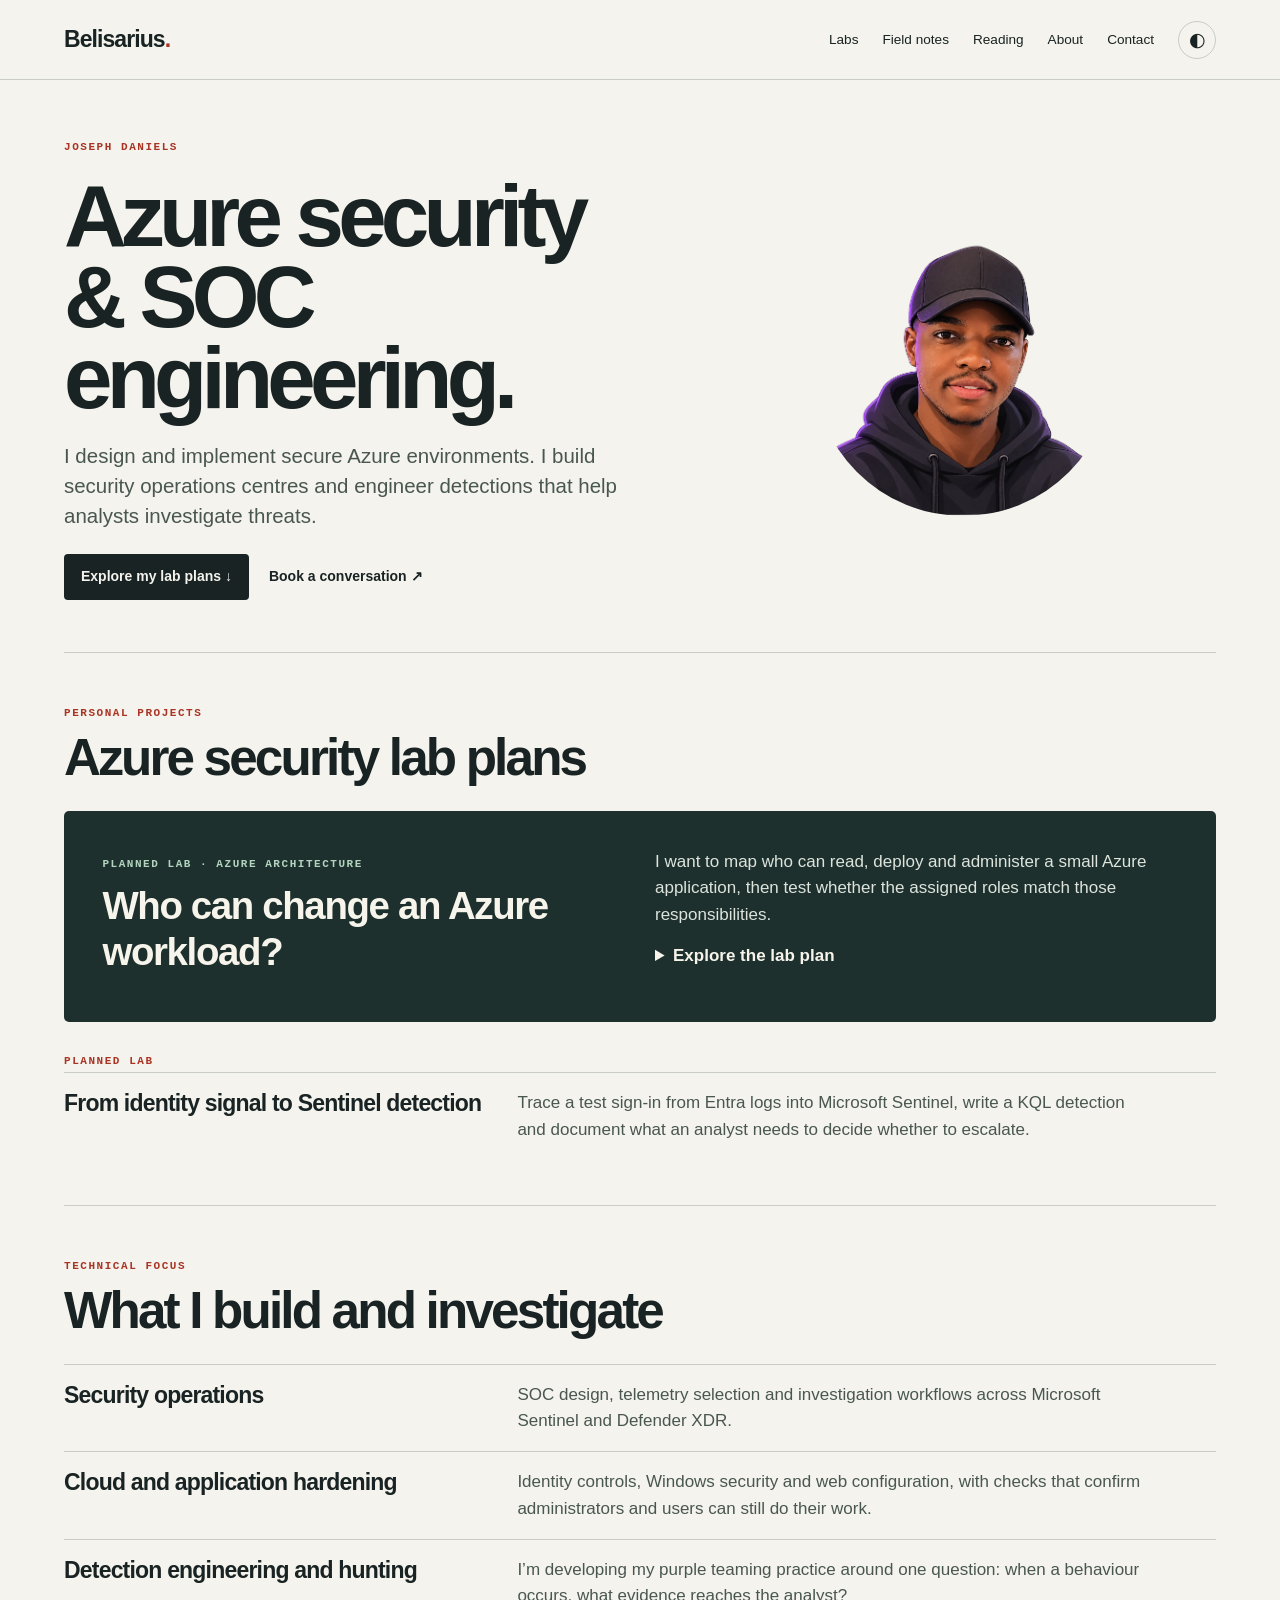
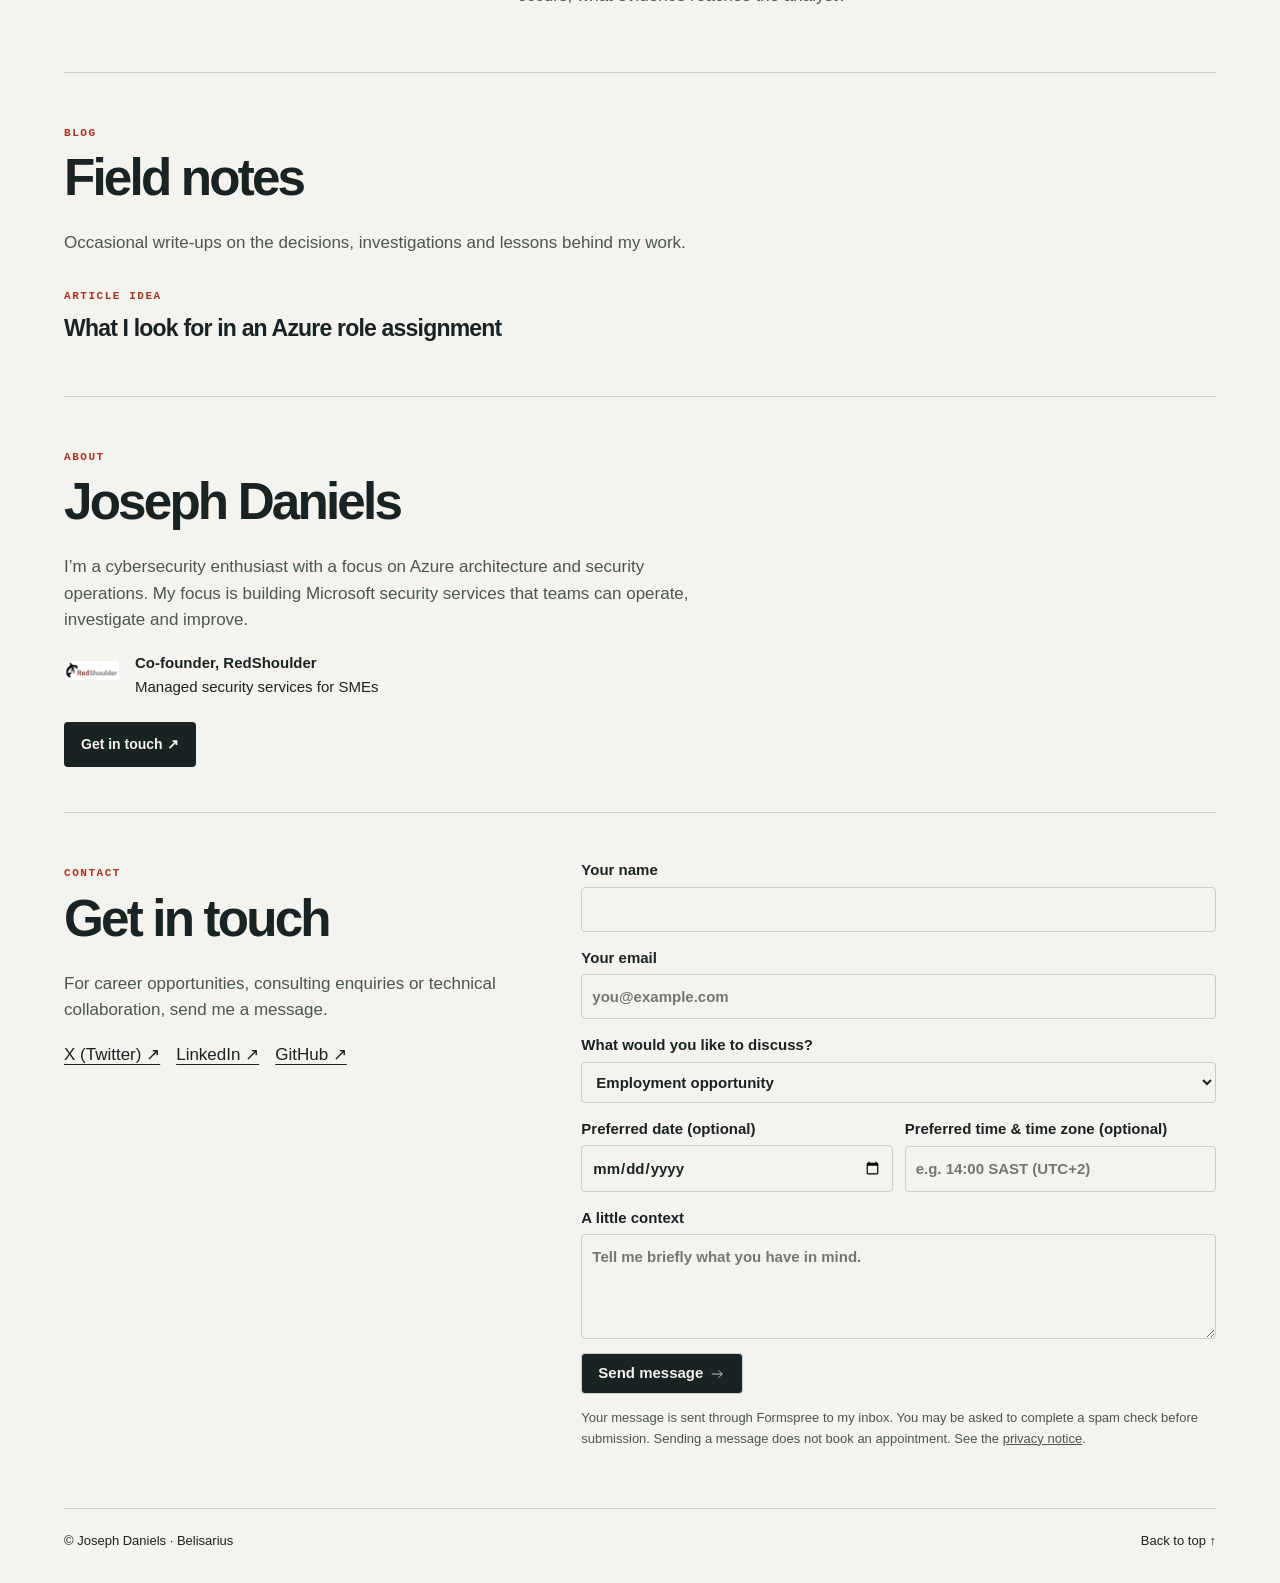
==== commit 9e5d9664: "Replace company implementation details with personal Azure lab plans" ====
--- a/portfolio/index.html
+++ b/portfolio/index.html
@@ -1,5 +1,5 @@
-<!doctype html><html lang="en"><head><meta charset="utf-8"><meta name="viewport" content="width=device-width, initial-scale=1"><meta http-equiv="Content-Security-Policy" content="default-src 'none'; script-src 'self'; style-src 'self'; img-src 'self'; font-src 'self'; connect-src 'none'; base-uri 'none'; form-action https://formspree.io; object-src 'none'; upgrade-insecure-requests"><meta name="referrer" content="no-referrer"><link rel="canonical" href="https://belisarius13.com/"><meta name="description" content="Joseph Daniels builds security operations centres, hardens cloud environments and engineers threat detections in the Microsoft ecosystem."><link rel="icon" type="image/svg+xml" href="assets/favicon.svg"><title>Joseph Daniels · Belisarius</title><link rel="stylesheet" href="assets/home.css"></head><body><header><a class="brand" href="#home">Belisarius<b>.</b></a><nav aria-label="Primary"><a href="#work">Work</a><a href="#notes">Field notes</a><a href="reading.html">Reading</a><a href="#about">About</a><a href="#contact">Contact</a><button aria-label="Toggle purple and blue theme" aria-pressed="false">◐</button></nav></header><main><section class="hero" id="home"><div><small>Joseph Daniels</small><h1>Azure security<br>&amp; SOC engineering.</h1><p class="intro">I design and implement secure Azure environments. I build security operations centres and engineer detections that help analysts investigate threats.</p><div class="actions"><a class="btn" href="#work">Explore my work ↓</a><a href="https://calendly.com/josepht-daniels/30min">Book a conversation ↗</a></div></div><div class="profile-art"><img src="assets/joseph-anime.webp" alt="Illustrated portrait of Joseph Daniels" width="1254" height="1254"></div></section>
-<section id="work"><small>Project portfolio</small><h2>Selected engineering work</h2><article class="card"><div><small>Implemented · Identity &amp; access</small><h3>Securing Cloudflare admin access with Microsoft Entra ID</h3></div><div><p>I connected RedShoulder’s Cloudflare dashboard to Entra ID, enforced MFA and verified sign-ins for two administrators.</p><details><summary>Read the project brief</summary><p>The first administrator could sign in through Entra. Testing with a second administrator exposed a missing Cloudflare membership. After adding that user, I confirmed the sign-in worked and checked the sign-in logs in Entra.</p></details></div></article><div class="sub"><small>Planned lab</small><div class="row"><h3>From identity signal to Sentinel detection</h3><p>Trace a test sign-in from Entra logs into Microsoft Sentinel, write a KQL detection and document what an analyst needs to decide whether to escalate.</p></div></div></section>
+<!doctype html><html lang="en"><head><meta charset="utf-8"><meta name="viewport" content="width=device-width, initial-scale=1"><meta http-equiv="Content-Security-Policy" content="default-src 'none'; script-src 'self'; style-src 'self'; img-src 'self'; font-src 'self'; connect-src 'none'; base-uri 'none'; form-action https://formspree.io; object-src 'none'; upgrade-insecure-requests"><meta name="referrer" content="no-referrer"><link rel="canonical" href="https://belisarius13.com/"><meta name="description" content="Joseph Daniels builds security operations centres, hardens cloud environments and engineers threat detections in the Microsoft ecosystem."><link rel="icon" type="image/svg+xml" href="assets/favicon.svg"><title>Joseph Daniels · Belisarius</title><link rel="stylesheet" href="assets/home.css"></head><body><header><a class="brand" href="#home">Belisarius<b>.</b></a><nav aria-label="Primary"><a href="#work">Labs</a><a href="#notes">Field notes</a><a href="reading.html">Reading</a><a href="#about">About</a><a href="#contact">Contact</a><button aria-label="Toggle purple and blue theme" aria-pressed="false">◐</button></nav></header><main><section class="hero" id="home"><div><small>Joseph Daniels</small><h1>Azure security<br>&amp; SOC engineering.</h1><p class="intro">I design and implement secure Azure environments. I build security operations centres and engineer detections that help analysts investigate threats.</p><div class="actions"><a class="btn" href="#work">Explore my lab plans ↓</a><a href="https://calendly.com/josepht-daniels/30min">Book a conversation ↗</a></div></div><div class="profile-art"><img src="assets/joseph-anime.webp" alt="Illustrated portrait of Joseph Daniels" width="1254" height="1254"></div></section>
+<section id="work"><small>Personal projects</small><h2>Azure security lab plans</h2><article class="card"><div><small>Planned lab · Azure architecture</small><h3>Who can change an Azure workload?</h3></div><div><p>I want to map who can read, deploy and administer a small Azure application, then test whether the assigned roles match those responsibilities.</p><details><summary>Explore the lab plan</summary><p>I’ll start with a diagram of the application and its Microsoft Entra ID identities. For each role, I’ll record one action that should succeed and one that should be denied, then compare the expected results with what happens in a personal lab.</p></details></div></article><div class="sub"><small>Planned lab</small><div class="row"><h3>From identity signal to Sentinel detection</h3><p>Trace a test sign-in from Entra logs into Microsoft Sentinel, write a KQL detection and document what an analyst needs to decide whether to escalate.</p></div></div></section>
 <section><small>Technical focus</small><h2>What I build and investigate</h2><div class="row"><h3>Security operations</h3><p>SOC design, telemetry selection and investigation workflows across Microsoft Sentinel and Defender XDR.</p></div><div class="row"><h3>Cloud and application hardening</h3><p>Identity controls, Windows security and web configuration, with checks that confirm administrators and users can still do their work.</p></div><div class="row"><h3>Detection engineering and hunting</h3><p>I’m developing my purple teaming practice around one question: when a behaviour occurs, what evidence reaches the analyst?</p></div></section>
-<section id="notes"><small>Blog</small><h2>Field notes</h2><p>Occasional write-ups on the decisions, investigations and lessons behind my work.</p><div class="sub"><small>Article idea</small><h3>What a second administrator taught me about testing SSO</h3></div></section>
+<section id="notes"><small>Blog</small><h2>Field notes</h2><p>Occasional write-ups on the decisions, investigations and lessons behind my work.</p><div class="sub"><small>Article idea</small><h3>What I look for in an Azure role assignment</h3></div></section>
 <section id="about"><small>About</small><h2>Joseph Daniels</h2><p>I’m a cybersecurity enthusiast with a focus on Azure architecture and security operations. My focus is building Microsoft security services that teams can operate, investigate and improve.</p><div class="company"><a href="https://redshoulder.co.za" aria-label="Visit RedShoulder"><img src="assets/redshoulder-logo.png" alt="RedShoulder"></a><div><strong>Co-founder, RedShoulder</strong><br>Managed security services for SMEs</div></div><div class="actions"><a class="btn" href="#contact">Get in touch ↗</a></div></section><section id="contact"><div class="contact-grid"><div><small>Contact</small><h2>Get in touch</h2><p>For career opportunities, consulting enquiries or technical collaboration, send me a message.</p><div class="profiles"><a rel="me" href="https://x.com/thegrey_hound">X (Twitter) ↗</a><a rel="me" href="https://www.linkedin.com/in/daniel-t-4a1260342/">LinkedIn ↗</a><a rel="me" href="https://github.com/belisarius-13">GitHub ↗</a></div></div><form id="conversation-form" action="https://formspree.io/f/xwllzrlp" method="POST"><input type="hidden" name="_subject" value="New Belisarius website enquiry"><label>Your name<input name="name" autocomplete="name" required maxlength="100"></label><label>Your email<input type="email" name="email" autocomplete="email" required maxlength="254" placeholder="you@example.com"></label><label>What would you like to discuss?<select name="topic"><option>Employment opportunity</option><option>Technical collaboration</option><option>Consulting enquiry</option><option>Community conversation</option></select></label><div class="form-grid"><label>Preferred date (optional)<input type="date" name="date"></label><label>Preferred time &amp; time zone (optional)<input name="time" placeholder="e.g. 14:00 SAST (UTC+2)" maxlength="100"></label></div><label>A little context<textarea name="message" maxlength="1500" required placeholder="Tell me briefly what you have in mind."></textarea></label><button class="button" type="submit">Send message <svg viewBox="0 0 24 24" aria-hidden="true"><path d="M5 12h14m-5-5 5 5-5 5"/></svg></button><p class="form-help">Your message is sent through Formspree to my inbox. You may be asked to complete a spam check before submission. Sending a message does not book an appointment. See the <a href="https://belisarius13.com/privacy.html">privacy notice</a>.</p><p class="status" role="status" id="booking-status"></p><noscript><p>This form works without JavaScript. Complete the fields and select Send message.</p></noscript></form></div></section></main><footer><span>© Joseph Daniels · Belisarius</span><a href="#home">Back to top ↑</a></footer><script src="assets/home.js"></script></body></html>
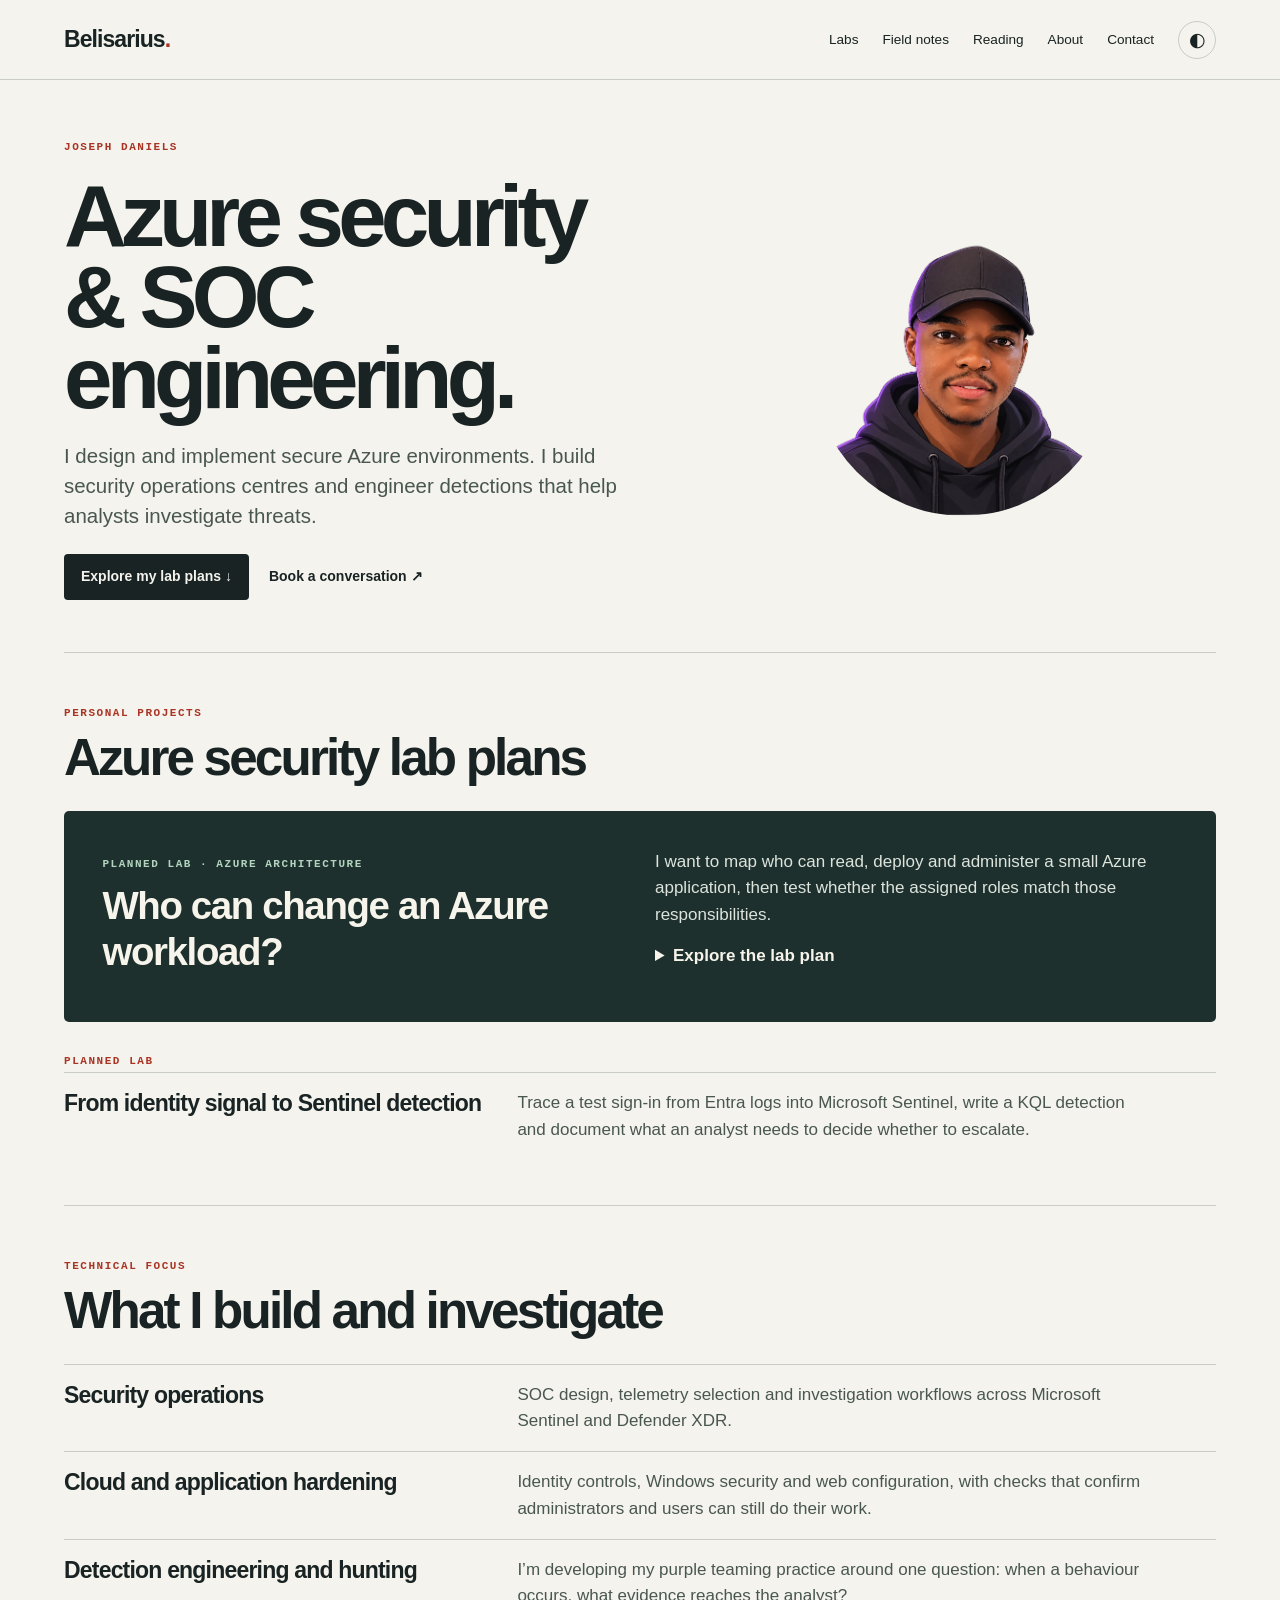
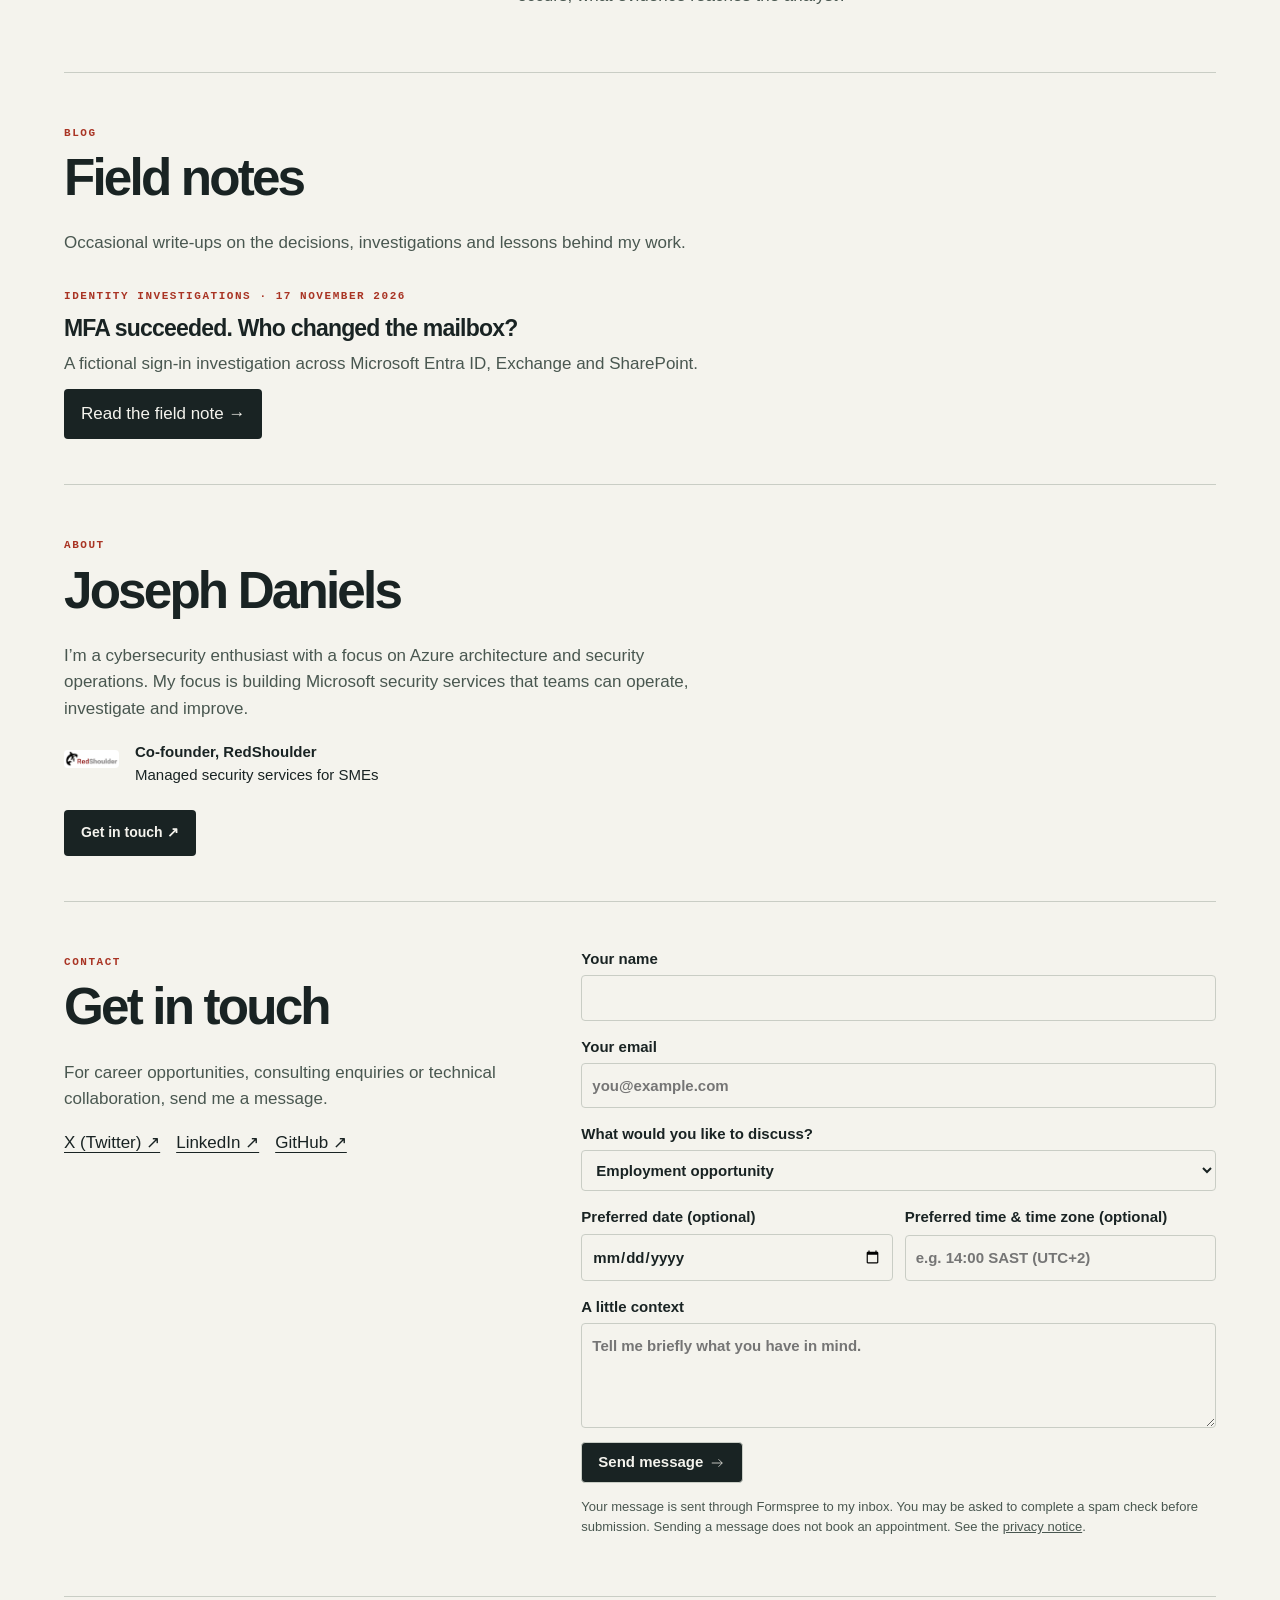
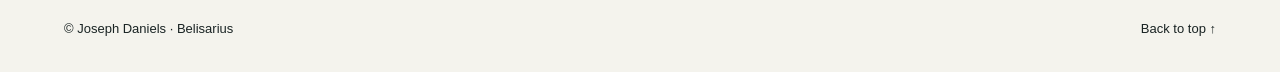
==== commit dbc4ec86: "Publish the first identity field note on a fictional Entra and Exchange investigation" ====
--- a/portfolio/index.html
+++ b/portfolio/index.html
@@ -1,5 +1,5 @@
 <!doctype html><html lang="en"><head><meta charset="utf-8"><meta name="viewport" content="width=device-width, initial-scale=1"><meta http-equiv="Content-Security-Policy" content="default-src 'none'; script-src 'self'; style-src 'self'; img-src 'self'; font-src 'self'; connect-src 'none'; base-uri 'none'; form-action https://formspree.io; object-src 'none'; upgrade-insecure-requests"><meta name="referrer" content="no-referrer"><link rel="canonical" href="https://belisarius13.com/"><meta name="description" content="Joseph Daniels builds security operations centres, hardens cloud environments and engineers threat detections in the Microsoft ecosystem."><link rel="icon" type="image/svg+xml" href="assets/favicon.svg"><title>Joseph Daniels · Belisarius</title><link rel="stylesheet" href="assets/home.css"></head><body><header><a class="brand" href="#home">Belisarius<b>.</b></a><nav aria-label="Primary"><a href="#work">Labs</a><a href="#notes">Field notes</a><a href="reading.html">Reading</a><a href="#about">About</a><a href="#contact">Contact</a><button aria-label="Toggle purple and blue theme" aria-pressed="false">◐</button></nav></header><main><section class="hero" id="home"><div><small>Joseph Daniels</small><h1>Azure security<br>&amp; SOC engineering.</h1><p class="intro">I design and implement secure Azure environments. I build security operations centres and engineer detections that help analysts investigate threats.</p><div class="actions"><a class="btn" href="#work">Explore my lab plans ↓</a><a href="https://calendly.com/josepht-daniels/30min">Book a conversation ↗</a></div></div><div class="profile-art"><img src="assets/joseph-anime.webp" alt="Illustrated portrait of Joseph Daniels" width="1254" height="1254"></div></section>
 <section id="work"><small>Personal projects</small><h2>Azure security lab plans</h2><article class="card"><div><small>Planned lab · Azure architecture</small><h3>Who can change an Azure workload?</h3></div><div><p>I want to map who can read, deploy and administer a small Azure application, then test whether the assigned roles match those responsibilities.</p><details><summary>Explore the lab plan</summary><p>I’ll start with a diagram of the application and its Microsoft Entra ID identities. For each role, I’ll record one action that should succeed and one that should be denied, then compare the expected results with what happens in a personal lab.</p></details></div></article><div class="sub"><small>Planned lab</small><div class="row"><h3>From identity signal to Sentinel detection</h3><p>Trace a test sign-in from Entra logs into Microsoft Sentinel, write a KQL detection and document what an analyst needs to decide whether to escalate.</p></div></div></section>
 <section><small>Technical focus</small><h2>What I build and investigate</h2><div class="row"><h3>Security operations</h3><p>SOC design, telemetry selection and investigation workflows across Microsoft Sentinel and Defender XDR.</p></div><div class="row"><h3>Cloud and application hardening</h3><p>Identity controls, Windows security and web configuration, with checks that confirm administrators and users can still do their work.</p></div><div class="row"><h3>Detection engineering and hunting</h3><p>I’m developing my purple teaming practice around one question: when a behaviour occurs, what evidence reaches the analyst?</p></div></section>
-<section id="notes"><small>Blog</small><h2>Field notes</h2><p>Occasional write-ups on the decisions, investigations and lessons behind my work.</p><div class="sub"><small>Article idea</small><h3>What I look for in an Azure role assignment</h3></div></section>
+<section id="notes"><small>Blog</small><h2>Field notes</h2><p>Occasional write-ups on the decisions, investigations and lessons behind my work.</p><div class="sub"><small>Identity investigations · 17 November 2026</small><h3><a href="entra-mailbox-investigation.html">MFA succeeded. Who changed the mailbox?</a></h3><p>A fictional sign-in investigation across Microsoft Entra ID, Exchange and SharePoint.</p><a class="btn article-link" href="entra-mailbox-investigation.html">Read the field note →</a></div></section>
 <section id="about"><small>About</small><h2>Joseph Daniels</h2><p>I’m a cybersecurity enthusiast with a focus on Azure architecture and security operations. My focus is building Microsoft security services that teams can operate, investigate and improve.</p><div class="company"><a href="https://redshoulder.co.za" aria-label="Visit RedShoulder"><img src="assets/redshoulder-logo.png" alt="RedShoulder"></a><div><strong>Co-founder, RedShoulder</strong><br>Managed security services for SMEs</div></div><div class="actions"><a class="btn" href="#contact">Get in touch ↗</a></div></section><section id="contact"><div class="contact-grid"><div><small>Contact</small><h2>Get in touch</h2><p>For career opportunities, consulting enquiries or technical collaboration, send me a message.</p><div class="profiles"><a rel="me" href="https://x.com/thegrey_hound">X (Twitter) ↗</a><a rel="me" href="https://www.linkedin.com/in/daniel-t-4a1260342/">LinkedIn ↗</a><a rel="me" href="https://github.com/belisarius-13">GitHub ↗</a></div></div><form id="conversation-form" action="https://formspree.io/f/xwllzrlp" method="POST"><input type="hidden" name="_subject" value="New Belisarius website enquiry"><label>Your name<input name="name" autocomplete="name" required maxlength="100"></label><label>Your email<input type="email" name="email" autocomplete="email" required maxlength="254" placeholder="you@example.com"></label><label>What would you like to discuss?<select name="topic"><option>Employment opportunity</option><option>Technical collaboration</option><option>Consulting enquiry</option><option>Community conversation</option></select></label><div class="form-grid"><label>Preferred date (optional)<input type="date" name="date"></label><label>Preferred time &amp; time zone (optional)<input name="time" placeholder="e.g. 14:00 SAST (UTC+2)" maxlength="100"></label></div><label>A little context<textarea name="message" maxlength="1500" required placeholder="Tell me briefly what you have in mind."></textarea></label><button class="button" type="submit">Send message <svg viewBox="0 0 24 24" aria-hidden="true"><path d="M5 12h14m-5-5 5 5-5 5"/></svg></button><p class="form-help">Your message is sent through Formspree to my inbox. You may be asked to complete a spam check before submission. Sending a message does not book an appointment. See the <a href="https://belisarius13.com/privacy.html">privacy notice</a>.</p><p class="status" role="status" id="booking-status"></p><noscript><p>This form works without JavaScript. Complete the fields and select Send message.</p></noscript></form></div></section></main><footer><span>© Joseph Daniels · Belisarius</span><a href="#home">Back to top ↑</a></footer><script src="assets/home.js"></script></body></html>
--- a/portfolio/assets/home.css
+++ b/portfolio/assets/home.css
@@ -13,3 +13,11 @@
 .reading-links a span{color:var(--muted);font-size:14px}
 nav [aria-current="page"]{text-decoration:underline;text-underline-offset:4px}
 @media(max-width:720px){.profile-art img{width:min(55%,190px)}nav{gap:12px}}
+
+.field-note article{max-width:730px;margin:48px auto 64px}
+.field-note h1{font-size:clamp(42px,6vw,78px);line-height:1.04}
+.field-note h2{font-size:clamp(25px,3vw,36px);margin:36px 0 12px}
+.field-note p{max-width:none;margin:14px 0;line-height:1.65}
+.field-note a{text-decoration:underline;text-underline-offset:3px}
+.field-note code{overflow-wrap:anywhere}
+.article-link{display:inline-block;margin-top:12px}
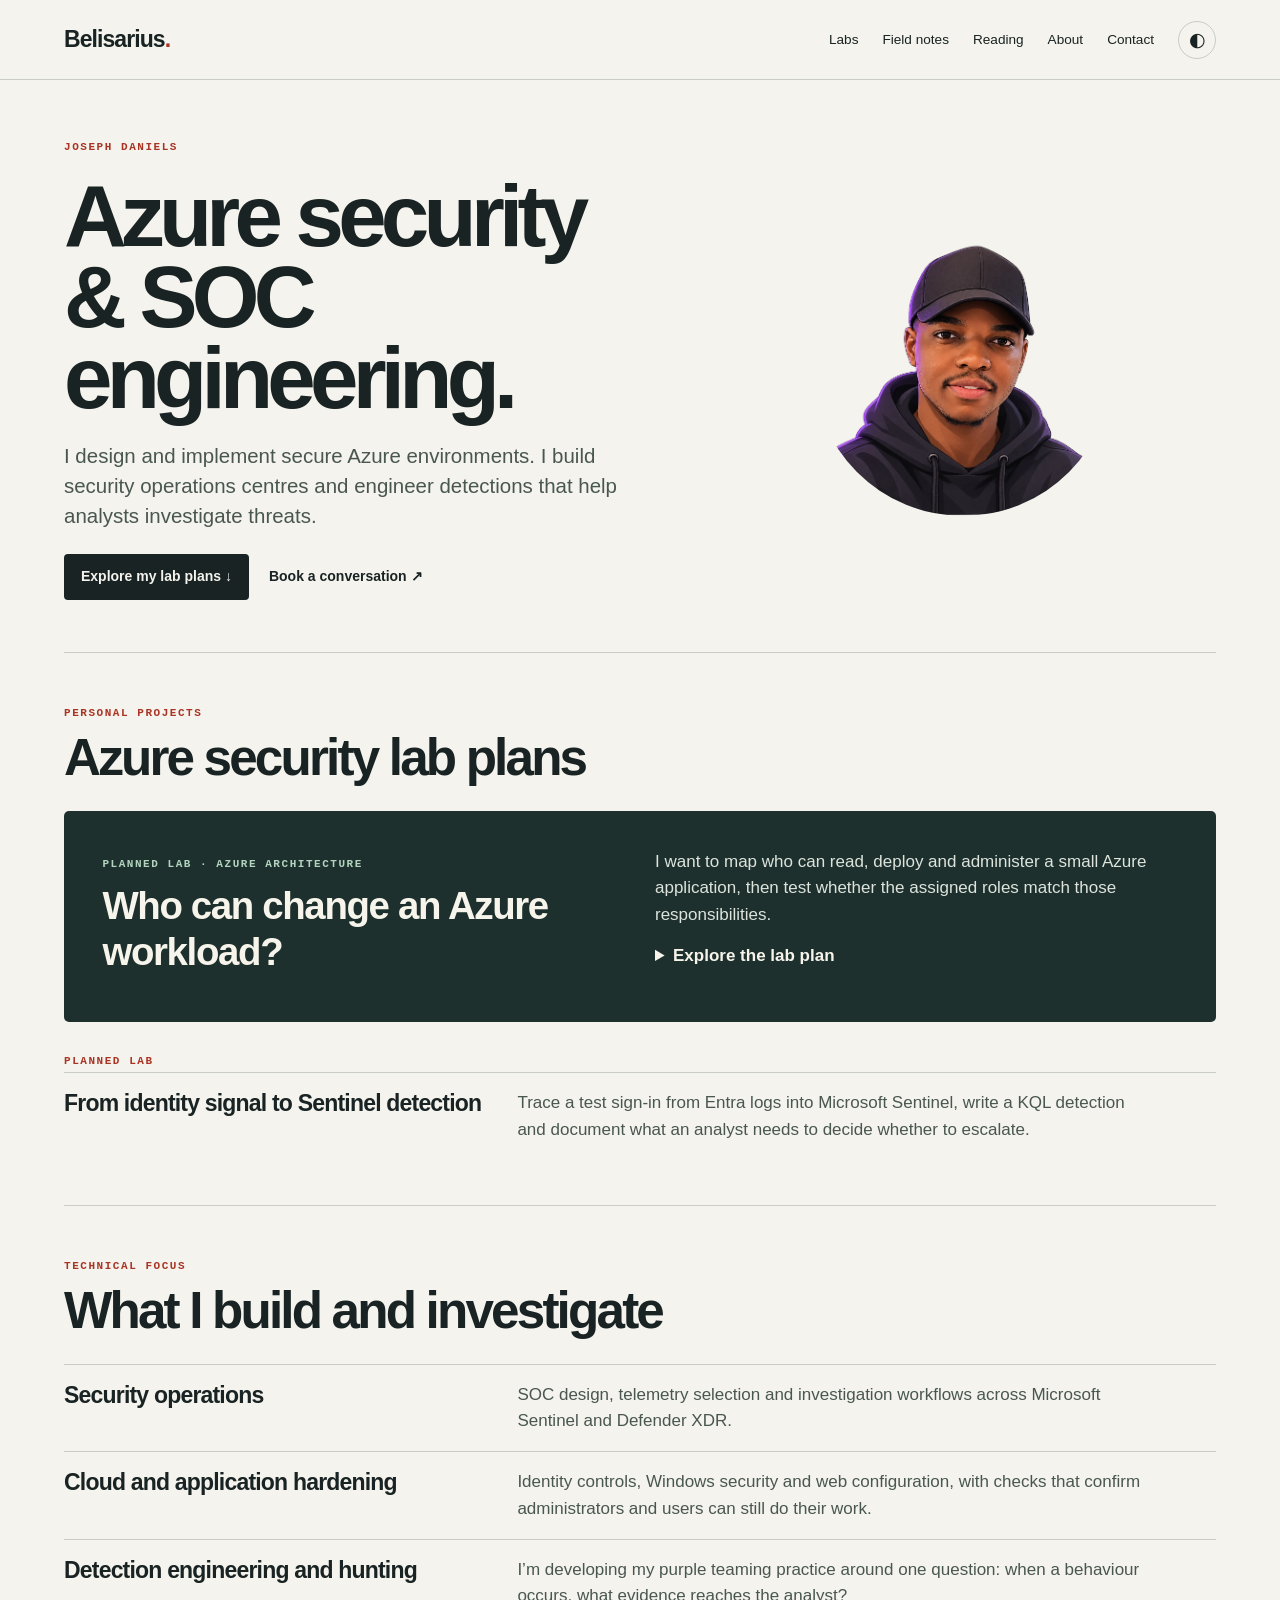
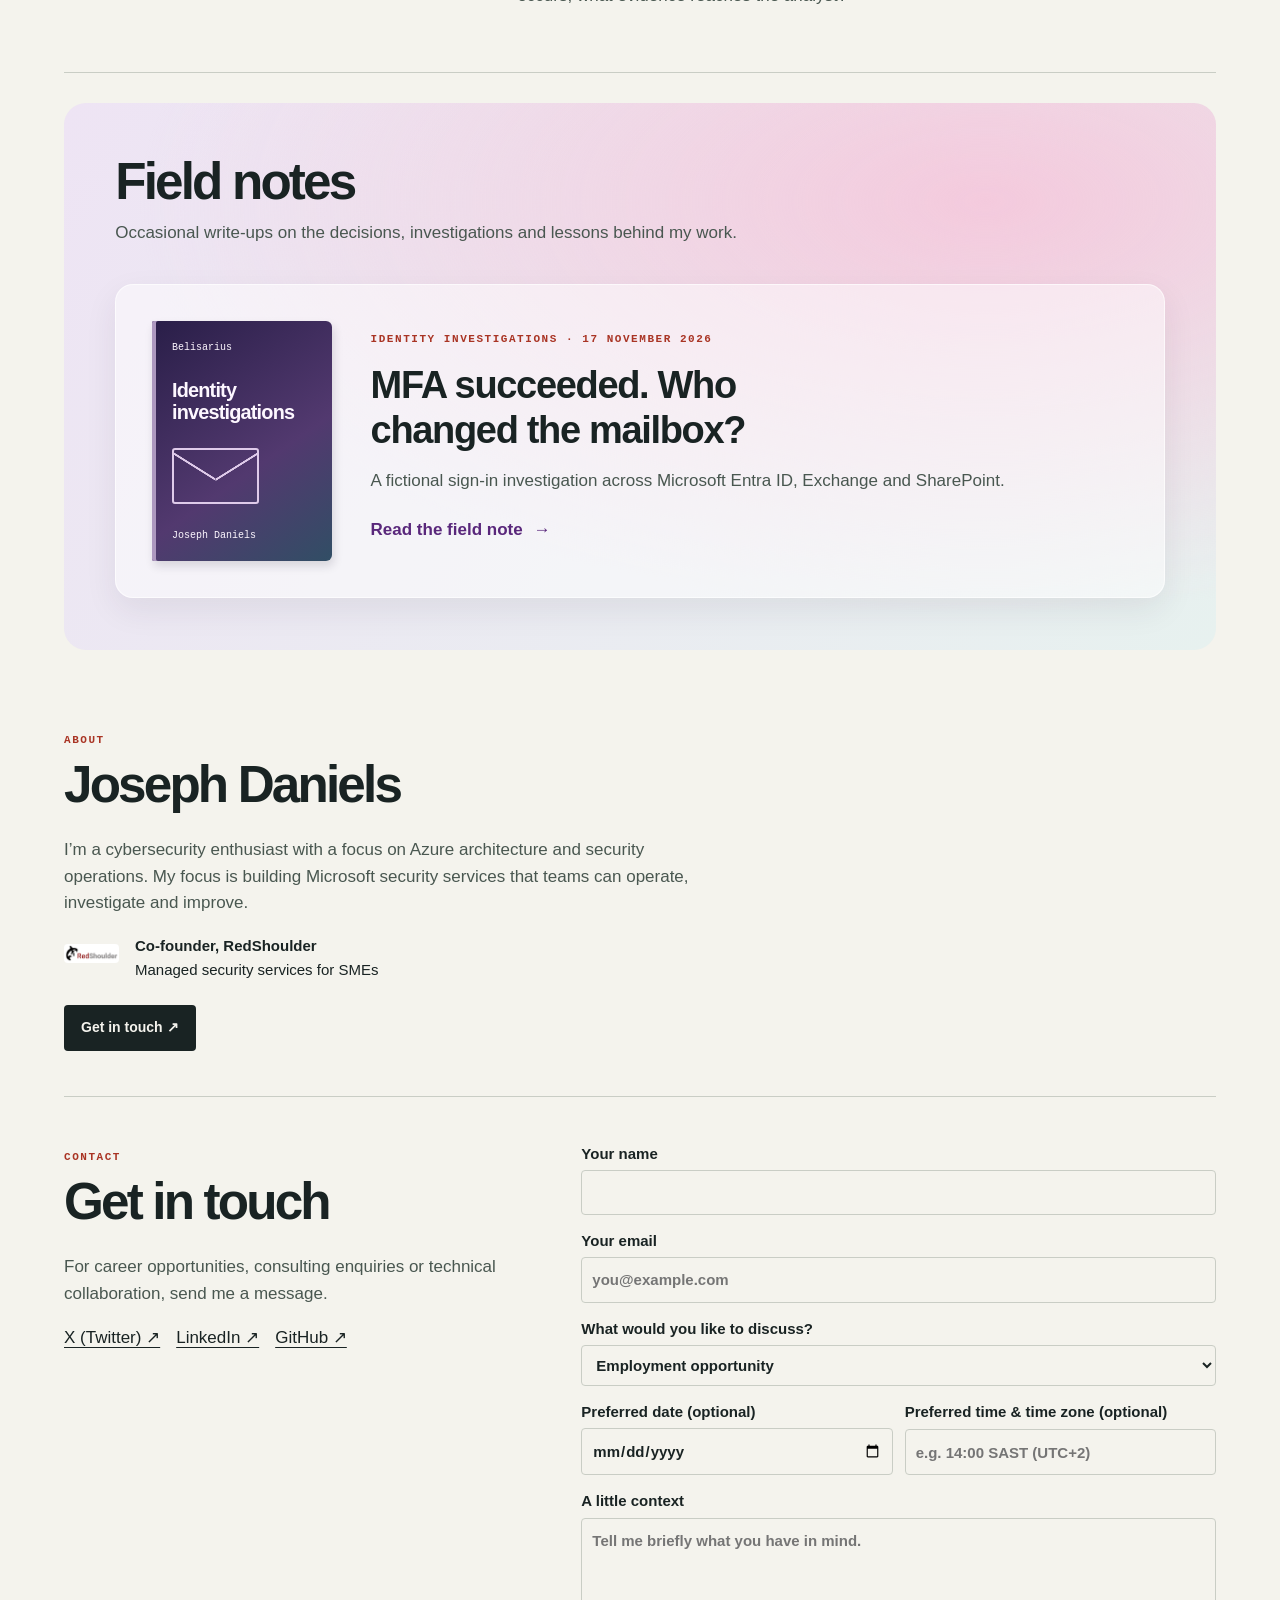
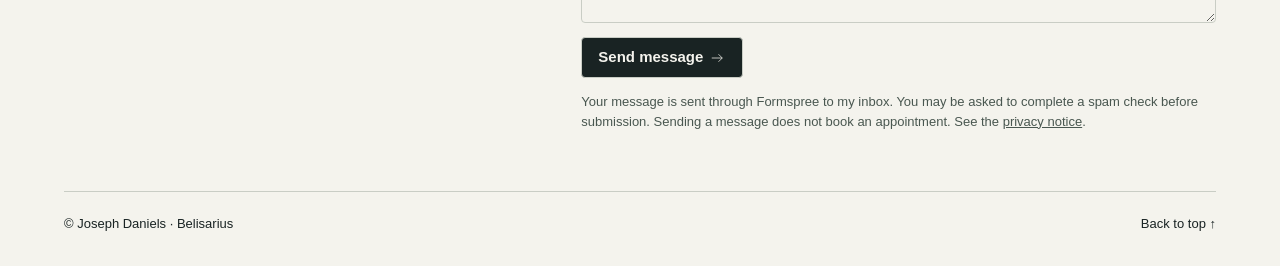
==== commit 7ef759d0: "Align the Field notes preview in a responsive publication card" ====
--- a/portfolio/index.html
+++ b/portfolio/index.html
@@ -1,5 +1,22 @@
-<!doctype html><html lang="en"><head><meta charset="utf-8"><meta name="viewport" content="width=device-width, initial-scale=1"><meta http-equiv="Content-Security-Policy" content="default-src 'none'; script-src 'self'; style-src 'self'; img-src 'self'; font-src 'self'; connect-src 'none'; base-uri 'none'; form-action https://formspree.io; object-src 'none'; upgrade-insecure-requests"><meta name="referrer" content="no-referrer"><link rel="canonical" href="https://belisarius13.com/"><meta name="description" content="Joseph Daniels builds security operations centres, hardens cloud environments and engineers threat detections in the Microsoft ecosystem."><link rel="icon" type="image/svg+xml" href="assets/favicon.svg"><title>Joseph Daniels · Belisarius</title><link rel="stylesheet" href="assets/home.css"></head><body><header><a class="brand" href="#home">Belisarius<b>.</b></a><nav aria-label="Primary"><a href="#work">Labs</a><a href="#notes">Field notes</a><a href="reading.html">Reading</a><a href="#about">About</a><a href="#contact">Contact</a><button aria-label="Toggle purple and blue theme" aria-pressed="false">◐</button></nav></header><main><section class="hero" id="home"><div><small>Joseph Daniels</small><h1>Azure security<br>&amp; SOC engineering.</h1><p class="intro">I design and implement secure Azure environments. I build security operations centres and engineer detections that help analysts investigate threats.</p><div class="actions"><a class="btn" href="#work">Explore my lab plans ↓</a><a href="https://calendly.com/josepht-daniels/30min">Book a conversation ↗</a></div></div><div class="profile-art"><img src="assets/joseph-anime.webp" alt="Illustrated portrait of Joseph Daniels" width="1254" height="1254"></div></section>
+<!doctype html><html lang="en"><head><meta charset="utf-8"><meta name="viewport" content="width=device-width, initial-scale=1"><meta http-equiv="Content-Security-Policy" content="default-src 'none'; script-src 'self'; style-src 'self'; img-src 'self'; font-src 'self'; connect-src 'none'; base-uri 'none'; form-action https://formspree.io; object-src 'none'; upgrade-insecure-requests"><meta name="referrer" content="no-referrer"><link rel="canonical" href="https://belisarius13.com/"><meta name="description" content="Joseph Daniels builds security operations centres, hardens cloud environments and engineers threat detections in the Microsoft ecosystem."><link rel="icon" type="image/svg+xml" href="assets/favicon.svg"><title>Joseph Daniels · Belisarius</title><link rel="stylesheet" href="assets/home.css?v=notes2"></head><body><header><a class="brand" href="#home">Belisarius<b>.</b></a><nav aria-label="Primary"><a href="#work">Labs</a><a href="#notes">Field notes</a><a href="reading.html">Reading</a><a href="#about">About</a><a href="#contact">Contact</a><button aria-label="Toggle purple and blue theme" aria-pressed="false">◐</button></nav></header><main><section class="hero" id="home"><div><small>Joseph Daniels</small><h1>Azure security<br>&amp; SOC engineering.</h1><p class="intro">I design and implement secure Azure environments. I build security operations centres and engineer detections that help analysts investigate threats.</p><div class="actions"><a class="btn" href="#work">Explore my lab plans ↓</a><a href="https://calendly.com/josepht-daniels/30min">Book a conversation ↗</a></div></div><div class="profile-art"><img src="assets/joseph-anime.webp" alt="Illustrated portrait of Joseph Daniels" width="1254" height="1254"></div></section>
 <section id="work"><small>Personal projects</small><h2>Azure security lab plans</h2><article class="card"><div><small>Planned lab · Azure architecture</small><h3>Who can change an Azure workload?</h3></div><div><p>I want to map who can read, deploy and administer a small Azure application, then test whether the assigned roles match those responsibilities.</p><details><summary>Explore the lab plan</summary><p>I’ll start with a diagram of the application and its Microsoft Entra ID identities. For each role, I’ll record one action that should succeed and one that should be denied, then compare the expected results with what happens in a personal lab.</p></details></div></article><div class="sub"><small>Planned lab</small><div class="row"><h3>From identity signal to Sentinel detection</h3><p>Trace a test sign-in from Entra logs into Microsoft Sentinel, write a KQL detection and document what an analyst needs to decide whether to escalate.</p></div></div></section>
 <section><small>Technical focus</small><h2>What I build and investigate</h2><div class="row"><h3>Security operations</h3><p>SOC design, telemetry selection and investigation workflows across Microsoft Sentinel and Defender XDR.</p></div><div class="row"><h3>Cloud and application hardening</h3><p>Identity controls, Windows security and web configuration, with checks that confirm administrators and users can still do their work.</p></div><div class="row"><h3>Detection engineering and hunting</h3><p>I’m developing my purple teaming practice around one question: when a behaviour occurs, what evidence reaches the analyst?</p></div></section>
-<section id="notes"><small>Blog</small><h2>Field notes</h2><p>Occasional write-ups on the decisions, investigations and lessons behind my work.</p><div class="sub"><small>Identity investigations · 17 November 2026</small><h3><a href="entra-mailbox-investigation.html">MFA succeeded. Who changed the mailbox?</a></h3><p>A fictional sign-in investigation across Microsoft Entra ID, Exchange and SharePoint.</p><a class="btn article-link" href="entra-mailbox-investigation.html">Read the field note →</a></div></section>
+<section id="notes" class="notes-panel" aria-labelledby="notes-heading">
+  <h2 id="notes-heading">Field notes</h2>
+  <p class="notes-intro">Occasional write-ups on the decisions, investigations and lessons behind my work.</p>
+  <article class="note-feature">
+    <div class="note-cover" aria-hidden="true">
+      <span class="cover-imprint">Belisarius</span>
+      <span class="cover-title">Identity<br>investigations</span>
+      <span class="cover-envelope"></span>
+      <span class="cover-author">Joseph Daniels</span>
+    </div>
+    <div class="note-copy">
+      <small>Identity investigations · <time datetime="2026-11-17">17 November 2026</time></small>
+      <h3>MFA succeeded. Who changed the mailbox?</h3>
+      <p>A fictional sign-in investigation across Microsoft Entra ID, Exchange and SharePoint.</p>
+      <a class="note-read" href="entra-mailbox-investigation.html">Read the field note <span aria-hidden="true">→</span></a>
+    </div>
+  </article>
+</section>
 <section id="about"><small>About</small><h2>Joseph Daniels</h2><p>I’m a cybersecurity enthusiast with a focus on Azure architecture and security operations. My focus is building Microsoft security services that teams can operate, investigate and improve.</p><div class="company"><a href="https://redshoulder.co.za" aria-label="Visit RedShoulder"><img src="assets/redshoulder-logo.png" alt="RedShoulder"></a><div><strong>Co-founder, RedShoulder</strong><br>Managed security services for SMEs</div></div><div class="actions"><a class="btn" href="#contact">Get in touch ↗</a></div></section><section id="contact"><div class="contact-grid"><div><small>Contact</small><h2>Get in touch</h2><p>For career opportunities, consulting enquiries or technical collaboration, send me a message.</p><div class="profiles"><a rel="me" href="https://x.com/thegrey_hound">X (Twitter) ↗</a><a rel="me" href="https://www.linkedin.com/in/daniel-t-4a1260342/">LinkedIn ↗</a><a rel="me" href="https://github.com/belisarius-13">GitHub ↗</a></div></div><form id="conversation-form" action="https://formspree.io/f/xwllzrlp" method="POST"><input type="hidden" name="_subject" value="New Belisarius website enquiry"><label>Your name<input name="name" autocomplete="name" required maxlength="100"></label><label>Your email<input type="email" name="email" autocomplete="email" required maxlength="254" placeholder="you@example.com"></label><label>What would you like to discuss?<select name="topic"><option>Employment opportunity</option><option>Technical collaboration</option><option>Consulting enquiry</option><option>Community conversation</option></select></label><div class="form-grid"><label>Preferred date (optional)<input type="date" name="date"></label><label>Preferred time &amp; time zone (optional)<input name="time" placeholder="e.g. 14:00 SAST (UTC+2)" maxlength="100"></label></div><label>A little context<textarea name="message" maxlength="1500" required placeholder="Tell me briefly what you have in mind."></textarea></label><button class="button" type="submit">Send message <svg viewBox="0 0 24 24" aria-hidden="true"><path d="M5 12h14m-5-5 5 5-5 5"/></svg></button><p class="form-help">Your message is sent through Formspree to my inbox. You may be asked to complete a spam check before submission. Sending a message does not book an appointment. See the <a href="https://belisarius13.com/privacy.html">privacy notice</a>.</p><p class="status" role="status" id="booking-status"></p><noscript><p>This form works without JavaScript. Complete the fields and select Send message.</p></noscript></form></div></section></main><footer><span>© Joseph Daniels · Belisarius</span><a href="#home">Back to top ↑</a></footer><script src="assets/home.js"></script></body></html>
--- a/portfolio/assets/home.css
+++ b/portfolio/assets/home.css
@@ -20,4 +20,61 @@
 .field-note p{max-width:none;margin:14px 0;line-height:1.65}
 .field-note a{text-decoration:underline;text-underline-offset:3px}
 .field-note code{overflow-wrap:anywhere}
-.article-link{display:inline-block;margin-top:12px}
+.notes-panel {
+  margin-block: 30px;
+  padding: clamp(24px, 4vw, 54px);
+  border: 0;
+  border-radius: 22px;
+  background: radial-gradient(ellipse at 80% 18%, #f4cadd, transparent 65%),
+              linear-gradient(125deg, #eee4f4, #e7f1ef);
+}
+.dark .notes-panel {
+  background: radial-gradient(ellipse at 80% 18%, #523758, transparent 65%),
+              linear-gradient(125deg, #33314d, #243c4e);
+}
+.notes-panel h2 { margin: 0 0 10px; }
+.notes-intro { margin-bottom: clamp(22px, 3vw, 38px); }
+.note-feature {
+  display: grid;
+  grid-template-columns: clamp(112px, 15vw, 180px) minmax(0, 1fr);
+  align-items: center;
+  gap: clamp(20px, 3vw, 42px);
+  padding: clamp(18px, 3vw, 36px);
+  border: 1px solid rgba(255,255,255,.65);
+  border-radius: 18px;
+  background: rgba(255,255,255,.49);
+  box-shadow: 0 12px 32px rgba(48,34,70,.08);
+}
+.dark .note-feature { background: #2a2942; border-color: #696078; }
+.note-cover {
+  position: relative;
+  overflow: hidden;
+  width: 100%;
+  aspect-ratio: 3 / 4;
+  display: flex;
+  flex-direction: column;
+  justify-content: space-between;
+  padding: 11%;
+  border-radius: 2px 6px 6px 2px;
+  color: #fdf7ff;
+  background: linear-gradient(145deg, #291e48, #52396f 60%, #314e65);
+  box-shadow: inset 4px 0 0 #ad98bf, 2px 5px 10px #23193424;
+}
+.cover-title { font-weight: 700; font-size: clamp(13px, 1.55vw, 21px); line-height: 1.12; letter-spacing: -.04em; }
+.cover-imprint,.cover-author { font: 10px/1.3 monospace; }
+.cover-envelope {
+  width: 62%;
+  aspect-ratio: 1.55;
+  border: 2px solid #dfcbea;
+  border-radius: 3px;
+  background: linear-gradient(32deg,transparent 48%,#dfcbea 49% 52%,transparent 53%) left top / 50% 65% no-repeat,
+              linear-gradient(-32deg,transparent 48%,#dfcbea 49% 52%,transparent 53%) right top / 50% 65% no-repeat;
+}
+.note-copy { display: grid; justify-items: start; gap: 14px; }
+.note-copy h3 { margin: 0; max-width: 24ch; font-size: clamp(23px, 3vw, 38px); }
+.note-read { display: inline-flex; align-items: center; gap: .65em; min-height: 44px; color: #59277b; font-weight: 700; }
+.dark .note-read { color: #eed1ff; }
+@media (max-width: 600px) {
+  .note-feature { grid-template-columns: minmax(0,1fr); align-items: start; }
+  .note-cover { width: 112px; padding: 12px; }
+}
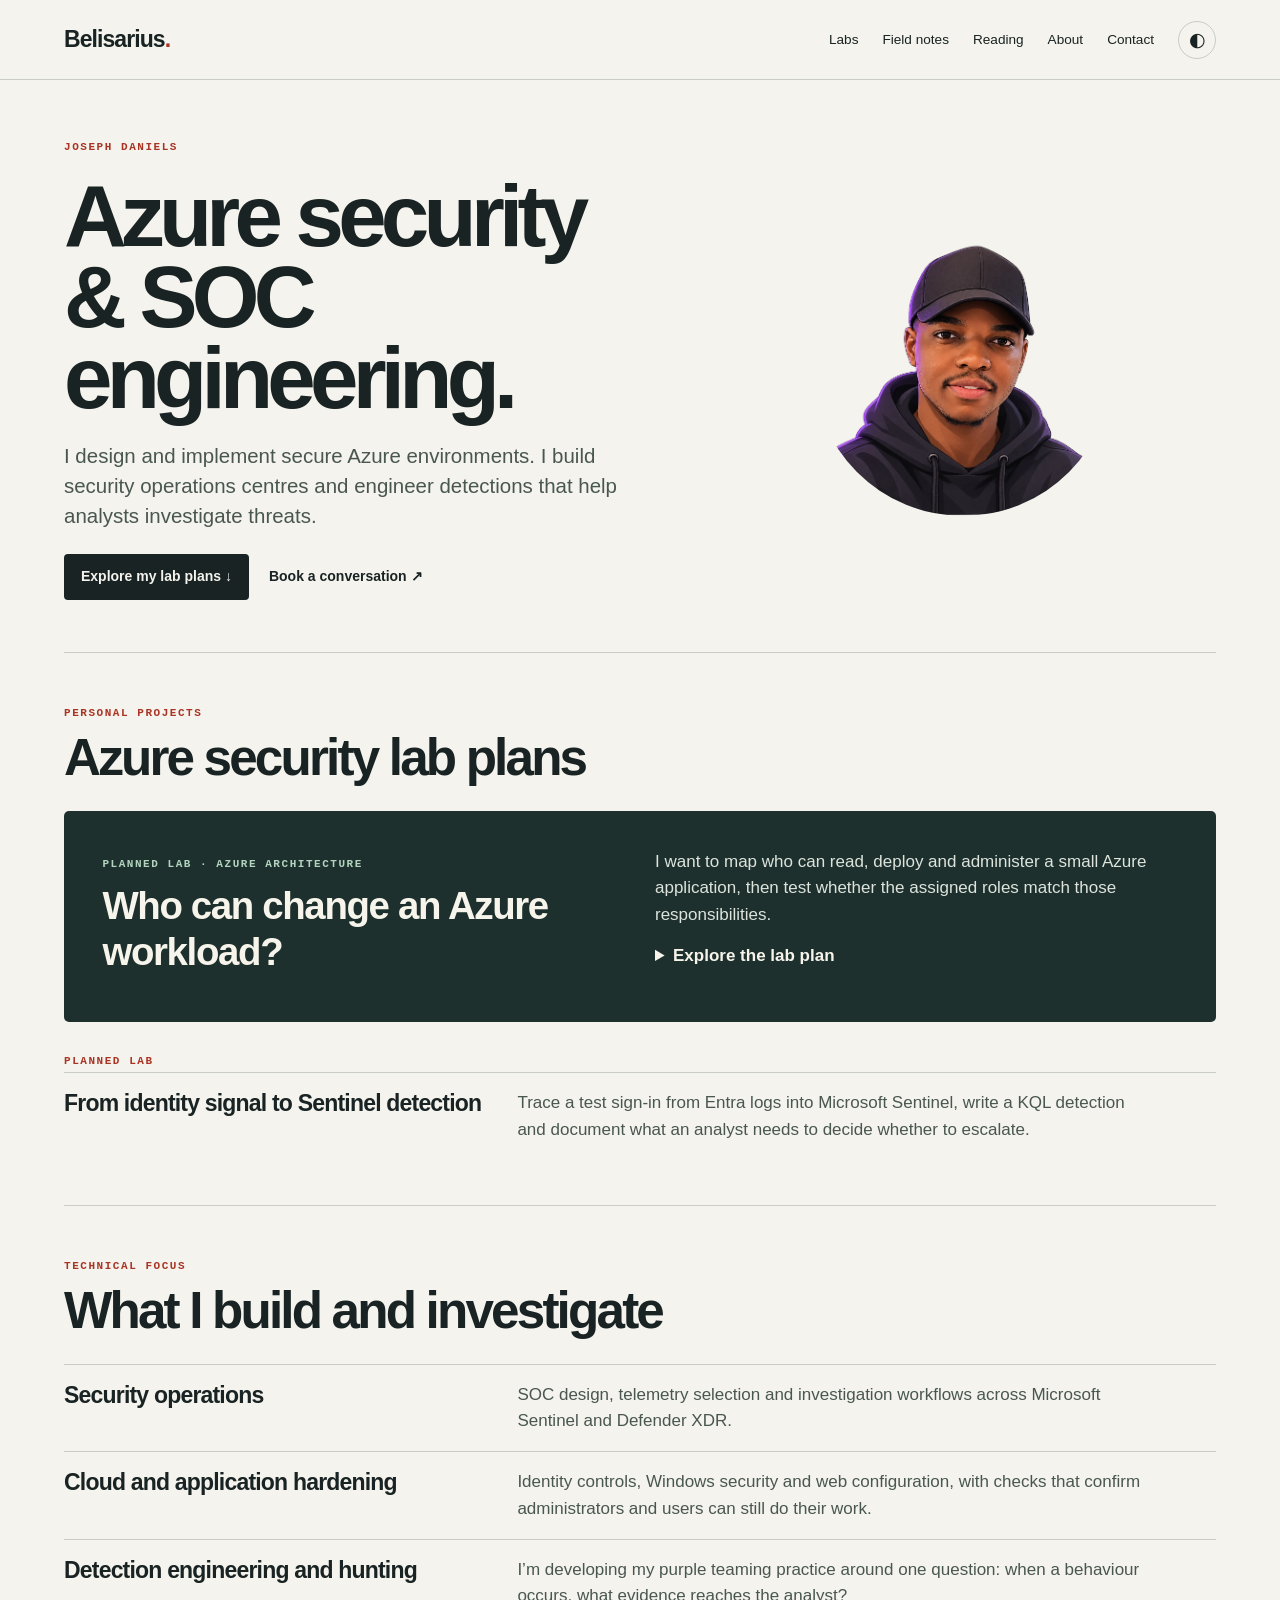
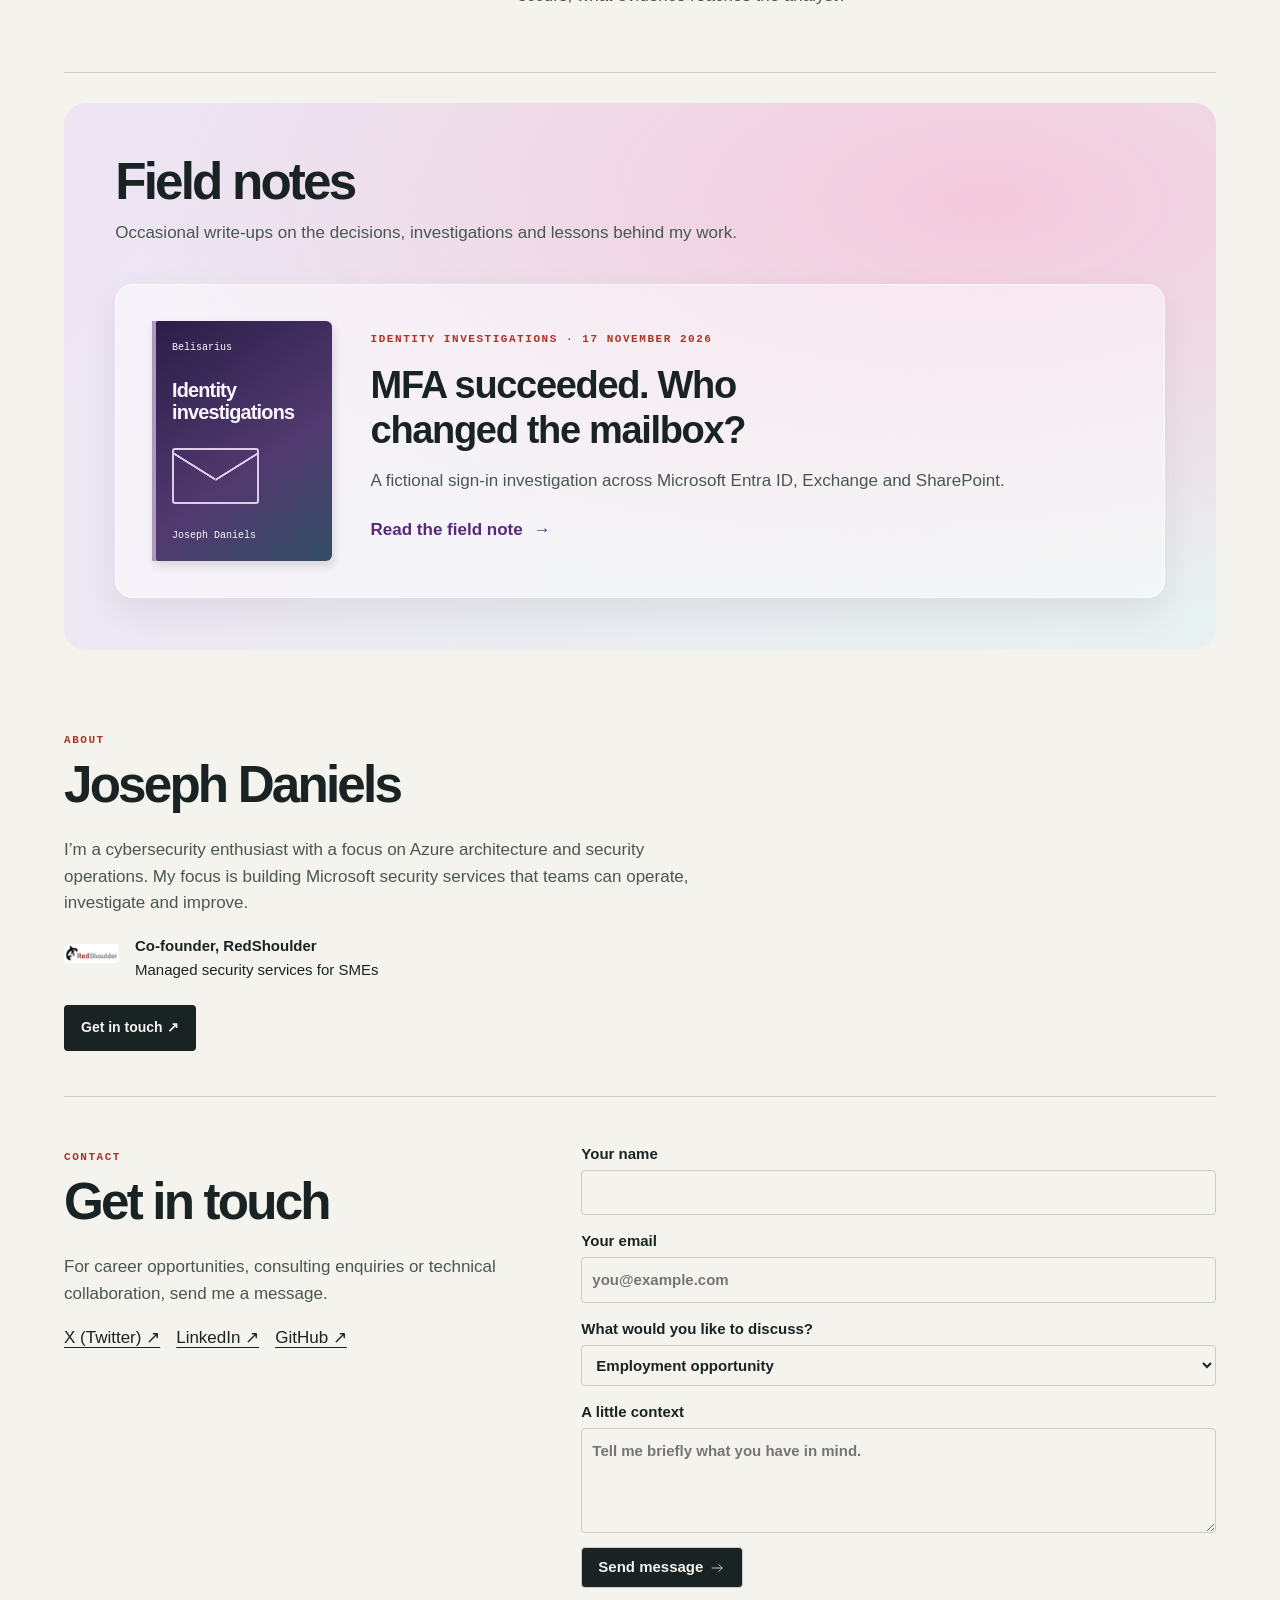
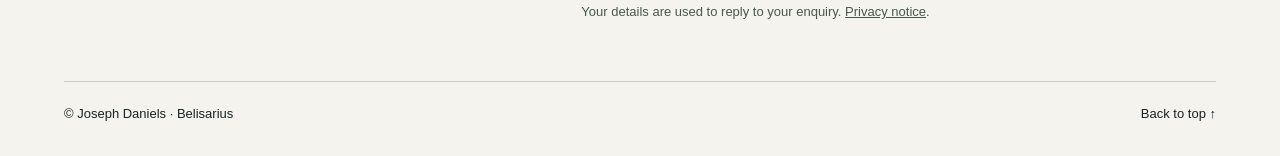
==== commit 15b509c2: "Submit contact requests in place and tighten deployment security checks" ====
--- a/portfolio/index.html
+++ b/portfolio/index.html
@@ -1,4 +1,4 @@
-<!doctype html><html lang="en"><head><meta charset="utf-8"><meta name="viewport" content="width=device-width, initial-scale=1"><meta http-equiv="Content-Security-Policy" content="default-src 'none'; script-src 'self'; style-src 'self'; img-src 'self'; font-src 'self'; connect-src 'none'; base-uri 'none'; form-action https://formspree.io; object-src 'none'; upgrade-insecure-requests"><meta name="referrer" content="no-referrer"><link rel="canonical" href="https://belisarius13.com/"><meta name="description" content="Joseph Daniels builds security operations centres, hardens cloud environments and engineers threat detections in the Microsoft ecosystem."><link rel="icon" type="image/svg+xml" href="assets/favicon.svg"><title>Joseph Daniels · Belisarius</title><link rel="stylesheet" href="assets/home.css?v=notes2"></head><body><header><a class="brand" href="#home">Belisarius<b>.</b></a><nav aria-label="Primary"><a href="#work">Labs</a><a href="#notes">Field notes</a><a href="reading.html">Reading</a><a href="#about">About</a><a href="#contact">Contact</a><button aria-label="Toggle purple and blue theme" aria-pressed="false">◐</button></nav></header><main><section class="hero" id="home"><div><small>Joseph Daniels</small><h1>Azure security<br>&amp; SOC engineering.</h1><p class="intro">I design and implement secure Azure environments. I build security operations centres and engineer detections that help analysts investigate threats.</p><div class="actions"><a class="btn" href="#work">Explore my lab plans ↓</a><a href="https://calendly.com/josepht-daniels/30min">Book a conversation ↗</a></div></div><div class="profile-art"><img src="assets/joseph-anime.webp" alt="Illustrated portrait of Joseph Daniels" width="1254" height="1254"></div></section>
+<!doctype html><html lang="en"><head><meta charset="utf-8"><meta name="viewport" content="width=device-width, initial-scale=1"><meta http-equiv="Content-Security-Policy" content="default-src 'none'; script-src 'self'; style-src 'self'; img-src 'self'; font-src 'self'; connect-src https://formspree.io/f/xwllzrlp; base-uri 'none'; form-action 'none'; object-src 'none'; upgrade-insecure-requests"><meta name="referrer" content="no-referrer"><link rel="canonical" href="https://belisarius13.com/"><meta name="description" content="Joseph Daniels builds security operations centres, hardens cloud environments and engineers threat detections in the Microsoft ecosystem."><link rel="icon" type="image/svg+xml" href="assets/favicon.svg"><title>Joseph Daniels · Belisarius</title><link rel="stylesheet" href="assets/home.css?v=notes2"></head><body><header><a class="brand" href="#home">Belisarius<b>.</b></a><nav aria-label="Primary"><a href="#work">Labs</a><a href="#notes">Field notes</a><a href="reading.html">Reading</a><a href="#about">About</a><a href="#contact">Contact</a><button aria-label="Toggle purple and blue theme" aria-pressed="false">◐</button></nav></header><main><section class="hero" id="home"><div><small>Joseph Daniels</small><h1>Azure security<br>&amp; SOC engineering.</h1><p class="intro">I design and implement secure Azure environments. I build security operations centres and engineer detections that help analysts investigate threats.</p><div class="actions"><a class="btn" href="#work">Explore my lab plans ↓</a><a href="https://calendly.com/josepht-daniels/30min">Book a conversation ↗</a></div></div><div class="profile-art"><img src="assets/joseph-anime.webp" alt="Illustrated portrait of Joseph Daniels" width="1254" height="1254"></div></section>
 <section id="work"><small>Personal projects</small><h2>Azure security lab plans</h2><article class="card"><div><small>Planned lab · Azure architecture</small><h3>Who can change an Azure workload?</h3></div><div><p>I want to map who can read, deploy and administer a small Azure application, then test whether the assigned roles match those responsibilities.</p><details><summary>Explore the lab plan</summary><p>I’ll start with a diagram of the application and its Microsoft Entra ID identities. For each role, I’ll record one action that should succeed and one that should be denied, then compare the expected results with what happens in a personal lab.</p></details></div></article><div class="sub"><small>Planned lab</small><div class="row"><h3>From identity signal to Sentinel detection</h3><p>Trace a test sign-in from Entra logs into Microsoft Sentinel, write a KQL detection and document what an analyst needs to decide whether to escalate.</p></div></div></section>
 <section><small>Technical focus</small><h2>What I build and investigate</h2><div class="row"><h3>Security operations</h3><p>SOC design, telemetry selection and investigation workflows across Microsoft Sentinel and Defender XDR.</p></div><div class="row"><h3>Cloud and application hardening</h3><p>Identity controls, Windows security and web configuration, with checks that confirm administrators and users can still do their work.</p></div><div class="row"><h3>Detection engineering and hunting</h3><p>I’m developing my purple teaming practice around one question: when a behaviour occurs, what evidence reaches the analyst?</p></div></section>
 <section id="notes" class="notes-panel" aria-labelledby="notes-heading">
@@ -19,4 +19,4 @@
     </div>
   </article>
 </section>
-<section id="about"><small>About</small><h2>Joseph Daniels</h2><p>I’m a cybersecurity enthusiast with a focus on Azure architecture and security operations. My focus is building Microsoft security services that teams can operate, investigate and improve.</p><div class="company"><a href="https://redshoulder.co.za" aria-label="Visit RedShoulder"><img src="assets/redshoulder-logo.png" alt="RedShoulder"></a><div><strong>Co-founder, RedShoulder</strong><br>Managed security services for SMEs</div></div><div class="actions"><a class="btn" href="#contact">Get in touch ↗</a></div></section><section id="contact"><div class="contact-grid"><div><small>Contact</small><h2>Get in touch</h2><p>For career opportunities, consulting enquiries or technical collaboration, send me a message.</p><div class="profiles"><a rel="me" href="https://x.com/thegrey_hound">X (Twitter) ↗</a><a rel="me" href="https://www.linkedin.com/in/daniel-t-4a1260342/">LinkedIn ↗</a><a rel="me" href="https://github.com/belisarius-13">GitHub ↗</a></div></div><form id="conversation-form" action="https://formspree.io/f/xwllzrlp" method="POST"><input type="hidden" name="_subject" value="New Belisarius website enquiry"><label>Your name<input name="name" autocomplete="name" required maxlength="100"></label><label>Your email<input type="email" name="email" autocomplete="email" required maxlength="254" placeholder="you@example.com"></label><label>What would you like to discuss?<select name="topic"><option>Employment opportunity</option><option>Technical collaboration</option><option>Consulting enquiry</option><option>Community conversation</option></select></label><div class="form-grid"><label>Preferred date (optional)<input type="date" name="date"></label><label>Preferred time &amp; time zone (optional)<input name="time" placeholder="e.g. 14:00 SAST (UTC+2)" maxlength="100"></label></div><label>A little context<textarea name="message" maxlength="1500" required placeholder="Tell me briefly what you have in mind."></textarea></label><button class="button" type="submit">Send message <svg viewBox="0 0 24 24" aria-hidden="true"><path d="M5 12h14m-5-5 5 5-5 5"/></svg></button><p class="form-help">Your message is sent through Formspree to my inbox. You may be asked to complete a spam check before submission. Sending a message does not book an appointment. See the <a href="https://belisarius13.com/privacy.html">privacy notice</a>.</p><p class="status" role="status" id="booking-status"></p><noscript><p>This form works without JavaScript. Complete the fields and select Send message.</p></noscript></form></div></section></main><footer><span>© Joseph Daniels · Belisarius</span><a href="#home">Back to top ↑</a></footer><script src="assets/home.js"></script></body></html>+<section id="about"><small>About</small><h2>Joseph Daniels</h2><p>I’m a cybersecurity enthusiast with a focus on Azure architecture and security operations. My focus is building Microsoft security services that teams can operate, investigate and improve.</p><div class="company"><a href="https://redshoulder.co.za" aria-label="Visit RedShoulder"><img src="assets/redshoulder-logo.png" alt="RedShoulder"></a><div><strong>Co-founder, RedShoulder</strong><br>Managed security services for SMEs</div></div><div class="actions"><a class="btn" href="#contact">Get in touch ↗</a></div></section><section id="contact"><div class="contact-grid"><div><small>Contact</small><h2>Get in touch</h2><p>For career opportunities, consulting enquiries or technical collaboration, send me a message.</p><div class="profiles"><a rel="me" href="https://x.com/thegrey_hound">X (Twitter) ↗</a><a rel="me" href="https://www.linkedin.com/in/daniel-t-4a1260342/">LinkedIn ↗</a><a rel="me" href="https://github.com/belisarius-13">GitHub ↗</a></div></div><form id="conversation-form" action="https://formspree.io/f/xwllzrlp" method="POST"><input type="hidden" name="_subject" value="New Belisarius website enquiry"><label>Your name<input name="name" autocomplete="name" required maxlength="100"></label><label>Your email<input type="email" name="email" autocomplete="email" required maxlength="254" placeholder="you@example.com"></label><label>What would you like to discuss?<select name="topic"><option>Employment opportunity</option><option>Technical collaboration</option><option>Consulting enquiry</option><option>Community conversation</option></select></label><label>A little context<textarea name="message" maxlength="1500" required placeholder="Tell me briefly what you have in mind."></textarea></label><button class="button" type="submit" disabled>Send message <svg viewBox="0 0 24 24" aria-hidden="true"><path d="M5 12h14m-5-5 5 5-5 5"/></svg></button><p class="form-help">Your details are used to reply to your enquiry. <a href="privacy.html">Privacy notice</a>.</p><p class="status" role="status" aria-live="polite" tabindex="-1" id="booking-status"></p><noscript><p>Enable JavaScript to send your message here, or email josepht.daniels@outlook.com.</p></noscript></form></div></section></main><footer><span>© Joseph Daniels · Belisarius</span><a href="#home">Back to top ↑</a></footer><script src="assets/home.js?v=contact2"></script><script src="assets/contact.js?v=1"></script></body></html>
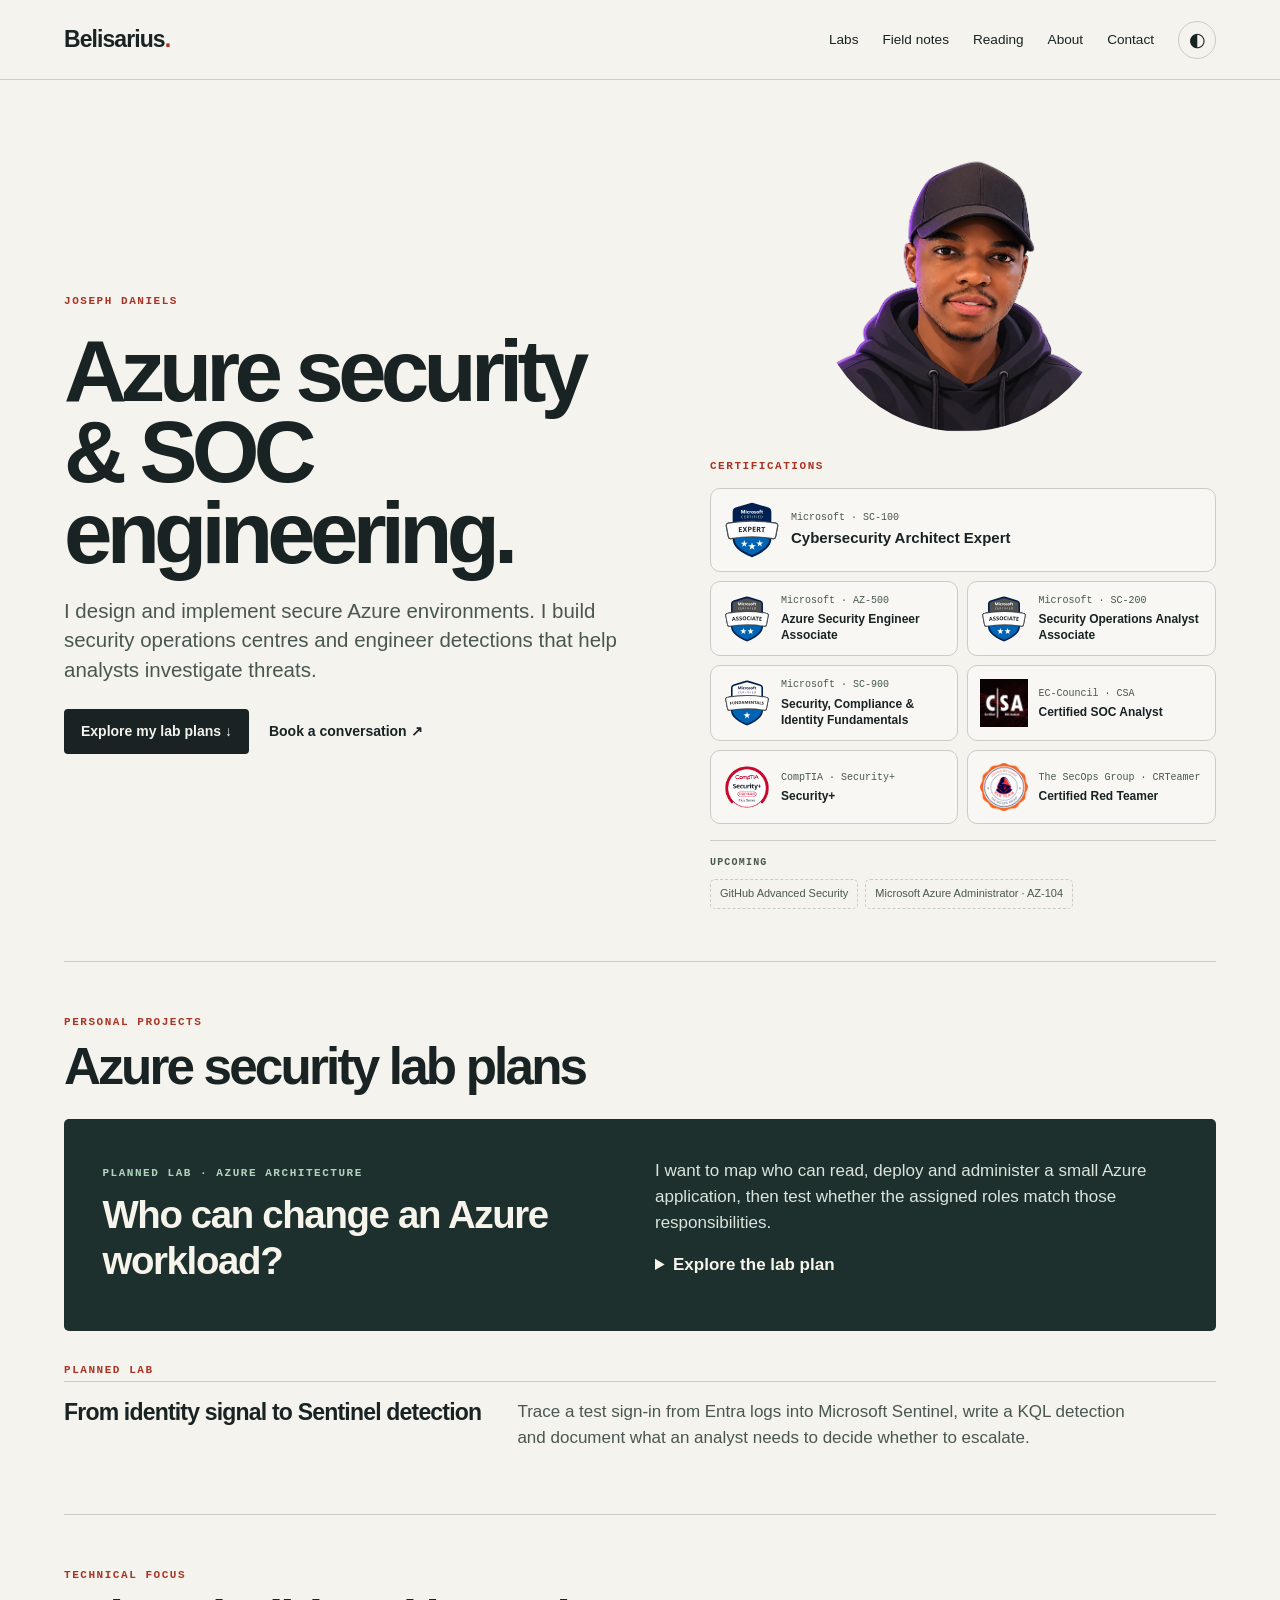
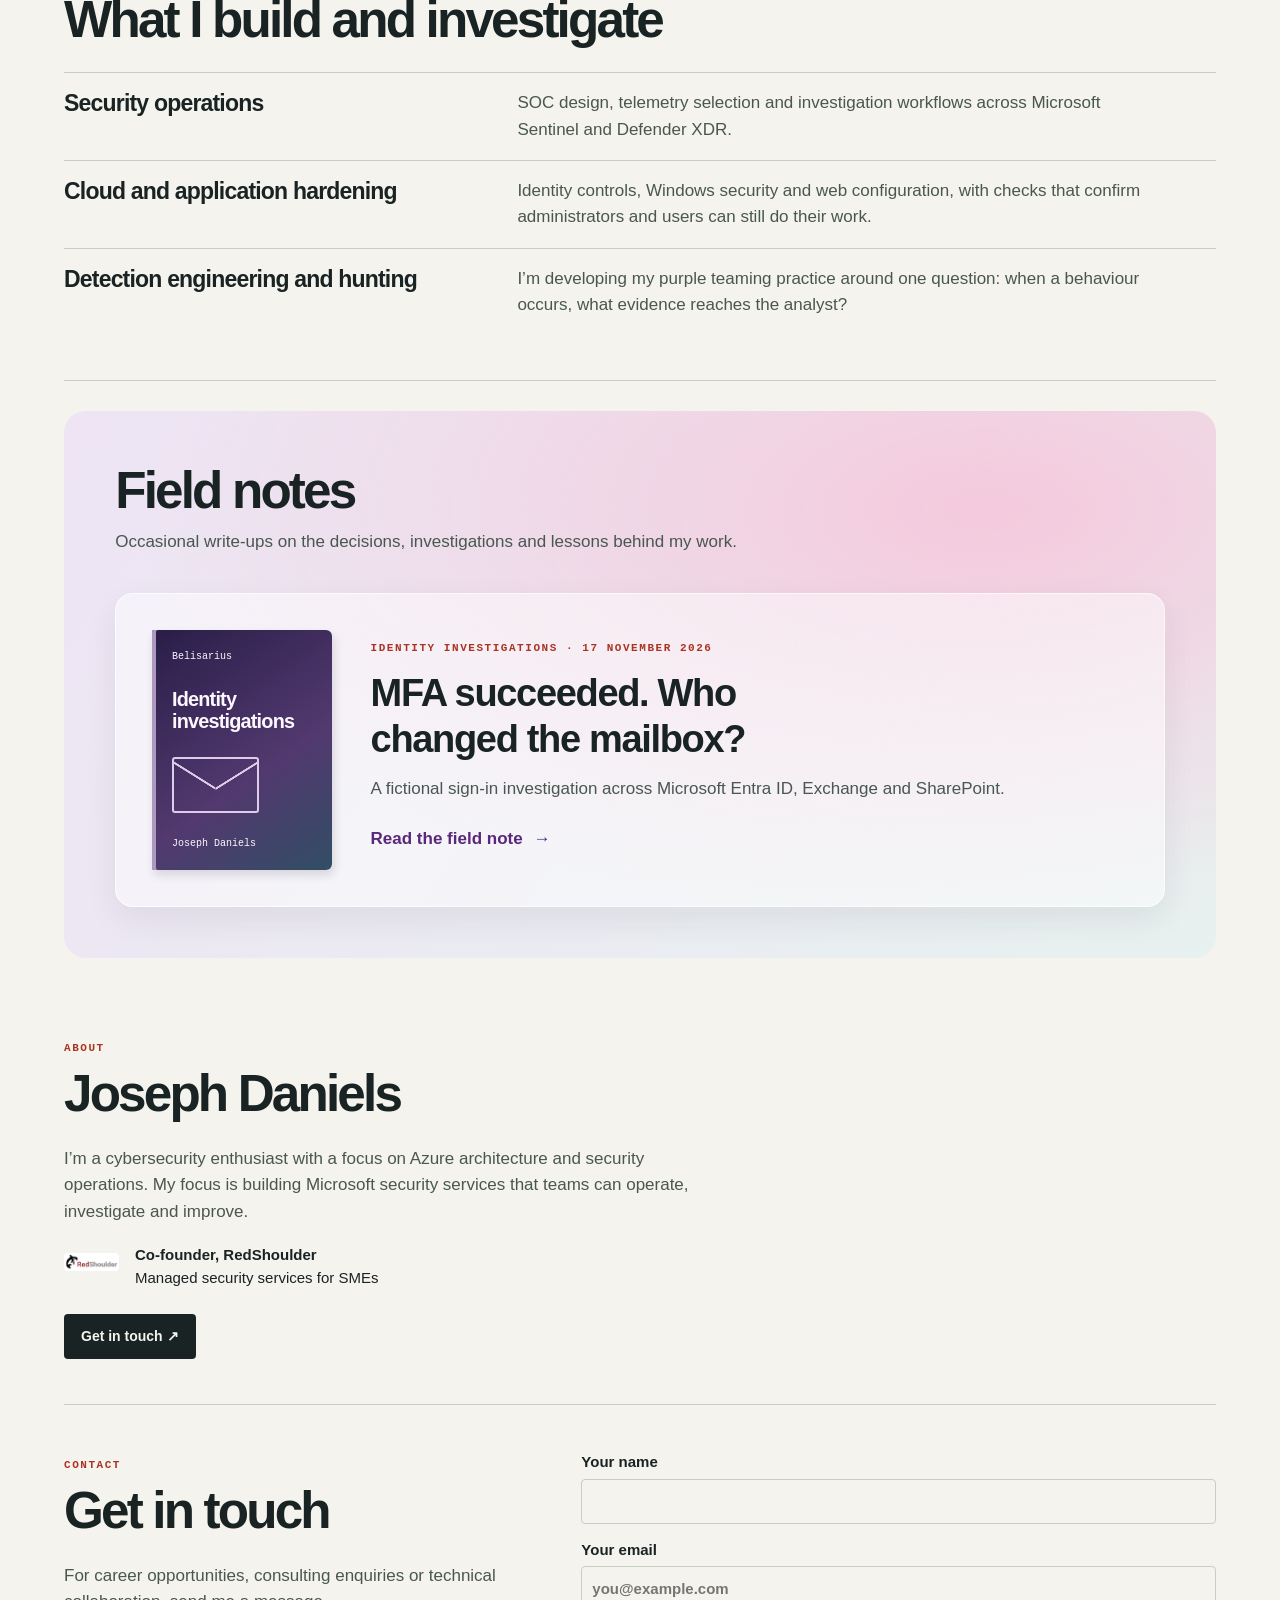
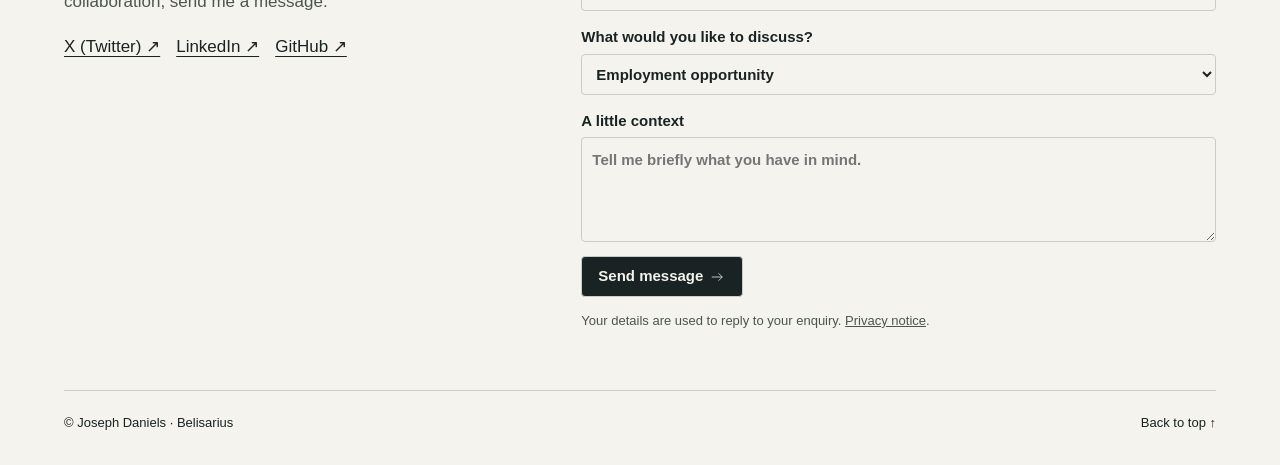
==== commit 73904805: "Add issuer certification gallery beneath profile portrait" ====
--- a/portfolio/index.html
+++ b/portfolio/index.html
@@ -1,4 +1,4 @@
-<!doctype html><html lang="en"><head><meta charset="utf-8"><meta name="viewport" content="width=device-width, initial-scale=1"><meta http-equiv="Content-Security-Policy" content="default-src 'none'; script-src 'self'; style-src 'self'; img-src 'self'; font-src 'self'; connect-src https://formspree.io/f/xwllzrlp; base-uri 'none'; form-action 'none'; object-src 'none'; upgrade-insecure-requests"><meta name="referrer" content="no-referrer"><link rel="canonical" href="https://belisarius13.com/"><meta name="description" content="Joseph Daniels builds security operations centres, hardens cloud environments and engineers threat detections in the Microsoft ecosystem."><link rel="icon" type="image/svg+xml" href="assets/favicon.svg"><title>Joseph Daniels · Belisarius</title><link rel="stylesheet" href="assets/home.css?v=notes2"></head><body><header><a class="brand" href="#home">Belisarius<b>.</b></a><nav aria-label="Primary"><a href="#work">Labs</a><a href="#notes">Field notes</a><a href="reading.html">Reading</a><a href="#about">About</a><a href="#contact">Contact</a><button aria-label="Toggle purple and blue theme" aria-pressed="false">◐</button></nav></header><main><section class="hero" id="home"><div><small>Joseph Daniels</small><h1>Azure security<br>&amp; SOC engineering.</h1><p class="intro">I design and implement secure Azure environments. I build security operations centres and engineer detections that help analysts investigate threats.</p><div class="actions"><a class="btn" href="#work">Explore my lab plans ↓</a><a href="https://calendly.com/josepht-daniels/30min">Book a conversation ↗</a></div></div><div class="profile-art"><img src="assets/joseph-anime.webp" alt="Illustrated portrait of Joseph Daniels" width="1254" height="1254"></div></section>
+<!doctype html><html lang="en"><head><meta charset="utf-8"><meta name="viewport" content="width=device-width, initial-scale=1"><meta http-equiv="Content-Security-Policy" content="default-src 'none'; script-src 'self'; style-src 'self'; img-src 'self'; font-src 'self'; connect-src https://formspree.io/f/xwllzrlp; base-uri 'none'; form-action 'none'; object-src 'none'; upgrade-insecure-requests"><meta name="referrer" content="no-referrer"><link rel="canonical" href="https://belisarius13.com/"><meta name="description" content="Joseph Daniels builds security operations centres, hardens cloud environments and engineers threat detections in the Microsoft ecosystem."><link rel="icon" type="image/svg+xml" href="assets/favicon.svg"><title>Joseph Daniels · Belisarius</title><link rel="stylesheet" href="assets/home.css?v=credentials1"></head><body><header><a class="brand" href="#home">Belisarius<b>.</b></a><nav aria-label="Primary"><a href="#work">Labs</a><a href="#notes">Field notes</a><a href="reading.html">Reading</a><a href="#about">About</a><a href="#contact">Contact</a><button aria-label="Toggle purple and blue theme" aria-pressed="false">◐</button></nav></header><main><section class="hero" id="home"><div><small>Joseph Daniels</small><h1>Azure security<br>&amp; SOC engineering.</h1><p class="intro">I design and implement secure Azure environments. I build security operations centres and engineer detections that help analysts investigate threats.</p><div class="actions"><a class="btn" href="#work">Explore my lab plans ↓</a><a href="https://calendly.com/josepht-daniels/30min">Book a conversation ↗</a></div></div><div class="profile-art"><img src="assets/joseph-anime.webp" alt="Illustrated portrait of Joseph Daniels" width="1254" height="1254"><div class="credentials" aria-labelledby="credentials-title"><h2 id="credentials-title">Certifications</h2><ul class="credential-grid"><li><a href="https://learn.microsoft.com/en-us/credentials/certifications/cybersecurity-architect-expert/" aria-label="Cybersecurity Architect Expert — certification information"><img src="assets/certifications/microsoft-expert.svg" alt="" width="64" height="64" loading="lazy"><span class="credential-copy"><span class="credential-issuer">Microsoft · SC-100</span><strong>Cybersecurity Architect Expert</strong></span></a></li><li><a href="https://learn.microsoft.com/en-us/credentials/certifications/azure-security-engineer/" aria-label="Azure Security Engineer Associate — certification information"><img src="assets/certifications/microsoft-associate.svg" alt="" width="64" height="64" loading="lazy"><span class="credential-copy"><span class="credential-issuer">Microsoft · AZ-500</span><strong>Azure Security Engineer Associate</strong></span></a></li><li><a href="https://learn.microsoft.com/en-us/credentials/certifications/security-operations-analyst/" aria-label="Security Operations Analyst Associate — certification information"><img src="assets/certifications/microsoft-associate.svg" alt="" width="64" height="64" loading="lazy"><span class="credential-copy"><span class="credential-issuer">Microsoft · SC-200</span><strong>Security Operations Analyst Associate</strong></span></a></li><li><a href="https://learn.microsoft.com/en-us/credentials/certifications/security-compliance-and-identity-fundamentals/" aria-label="Security, Compliance &amp; Identity Fundamentals — certification information"><img src="assets/certifications/microsoft-fundamentals.svg" alt="" width="64" height="64" loading="lazy"><span class="credential-copy"><span class="credential-issuer">Microsoft · SC-900</span><strong>Security, Compliance &amp; Identity Fundamentals</strong></span></a></li><li><a href="https://www.eccouncil.org/train-certify/certified-soc-analyst-csa/" aria-label="Certified SOC Analyst — certification information"><img src="assets/certifications/csa.webp" alt="" width="64" height="64" loading="lazy"><span class="credential-copy"><span class="credential-issuer">EC-Council · CSA</span><strong>Certified SOC Analyst</strong></span></a></li><li><a href="https://www.credly.com/org/comptia/badge/comptia-security-ce-certification" aria-label="Security+ — certification information"><img src="assets/certifications/security-plus.png" alt="" width="64" height="64" loading="lazy"><span class="credential-copy"><span class="credential-issuer">CompTIA · Security+</span><strong>Security+</strong></span></a></li><li><a href="https://pentestingexams.com/" aria-label="Certified Red Teamer — certification information"><img src="assets/certifications/crteamer.webp" alt="" width="64" height="64" loading="lazy"><span class="credential-copy"><span class="credential-issuer">The SecOps Group · CRTeamer</span><strong>Certified Red Teamer</strong></span></a></li></ul><div class="credentials-upcoming"><h3>Upcoming</h3><ul><li>GitHub Advanced Security</li><li>Microsoft Azure Administrator · AZ-104</li></ul></div></div></div></section>
 <section id="work"><small>Personal projects</small><h2>Azure security lab plans</h2><article class="card"><div><small>Planned lab · Azure architecture</small><h3>Who can change an Azure workload?</h3></div><div><p>I want to map who can read, deploy and administer a small Azure application, then test whether the assigned roles match those responsibilities.</p><details><summary>Explore the lab plan</summary><p>I’ll start with a diagram of the application and its Microsoft Entra ID identities. For each role, I’ll record one action that should succeed and one that should be denied, then compare the expected results with what happens in a personal lab.</p></details></div></article><div class="sub"><small>Planned lab</small><div class="row"><h3>From identity signal to Sentinel detection</h3><p>Trace a test sign-in from Entra logs into Microsoft Sentinel, write a KQL detection and document what an analyst needs to decide whether to escalate.</p></div></div></section>
 <section><small>Technical focus</small><h2>What I build and investigate</h2><div class="row"><h3>Security operations</h3><p>SOC design, telemetry selection and investigation workflows across Microsoft Sentinel and Defender XDR.</p></div><div class="row"><h3>Cloud and application hardening</h3><p>Identity controls, Windows security and web configuration, with checks that confirm administrators and users can still do their work.</p></div><div class="row"><h3>Detection engineering and hunting</h3><p>I’m developing my purple teaming practice around one question: when a behaviour occurs, what evidence reaches the analyst?</p></div></section>
 <section id="notes" class="notes-panel" aria-labelledby="notes-heading">
--- a/portfolio/assets/home.css
+++ b/portfolio/assets/home.css
@@ -7,12 +7,12 @@
 body.dark{--bg:#1e2345;--ink:#faf7ff;--line:#66688e;--muted:#d3d6ee;--red:#eab5ff;background:linear-gradient(125deg,#332047,#242948 52%,#162e51) fixed;color-scheme:dark}
 .dark .card{background:#303455}
 .profile-art{display:grid;place-items:center;padding:20px}
-.profile-art img{width:min(72%,300px);height:auto;aspect-ratio:1;border-radius:50%;object-fit:cover}
+.profile-art > img{width:min(72%,300px);height:auto;aspect-ratio:1;border-radius:50%;object-fit:cover}
 .reading-links{display:grid;gap:10px;max-width:820px}
 .reading-links a{display:grid;gap:3px;padding:16px 20px;border:1px solid var(--line);border-radius:6px}
 .reading-links a span{color:var(--muted);font-size:14px}
 nav [aria-current="page"]{text-decoration:underline;text-underline-offset:4px}
-@media(max-width:720px){.profile-art img{width:min(55%,190px)}nav{gap:12px}}
+@media(max-width:720px){.profile-art > img{width:min(55%,190px)}nav{gap:12px}}
 
 .field-note article{max-width:730px;margin:48px auto 64px}
 .field-note h1{font-size:clamp(42px,6vw,78px);line-height:1.04}
@@ -78,3 +78,26 @@
   .note-feature { grid-template-columns: minmax(0,1fr); align-items: start; }
   .note-cover { width: 112px; padding: 12px; }
 }
+
+/* Issuer artwork stays unaltered; captions identify the certification. */
+.profile-art{padding:0;gap:26px;min-width:0}
+.credentials{width:100%;max-width:520px}
+.credentials h2{font:700 11px/1.6 'Courier New',monospace;letter-spacing:.14em;text-transform:uppercase;color:var(--red);margin:0 0 12px}
+.credential-grid{list-style:none;margin:0;padding:0;display:grid;grid-template-columns:repeat(2,minmax(0,1fr));gap:9px}
+.credential-grid li:first-child{grid-column:1/-1}
+.credential-grid a{display:flex;align-items:center;gap:10px;height:100%;padding:12px;border:1px solid var(--line);border-radius:10px;background:rgba(255,255,255,.32);transition:border-color .2s}
+.credential-grid a:hover{border-color:var(--red);text-decoration:none}
+.credential-grid img{flex:0 0 48px;width:48px;height:48px;object-fit:contain}
+.credential-grid li:first-child img{width:58px;height:58px;flex-basis:58px}
+.credential-copy{display:grid;gap:4px;min-width:0}
+.credential-issuer{font:10px/1.35 'Courier New',monospace;color:var(--muted)}
+.credential-copy strong{font-size:12px;line-height:1.35;font-weight:600}
+.credential-grid li:first-child strong{font-size:15px}
+.credentials-upcoming{margin-top:16px;padding-top:14px;border-top:1px solid var(--line)}
+.credentials-upcoming h3{font:700 10px/1.6 'Courier New',monospace;letter-spacing:.12em;text-transform:uppercase;color:var(--muted);margin:0 0 8px}
+.credentials-upcoming ul{display:flex;flex-wrap:wrap;gap:7px;list-style:none;margin:0;padding:0}
+.credentials-upcoming li{font-size:11px;line-height:1.4;padding:6px 9px;border:1px dashed var(--line);border-radius:5px;color:var(--muted)}
+.dark .credential-grid a{background:rgba(255,255,255,.04)}
+@media(max-width:1000px) and (min-width:721px){.credential-grid{grid-template-columns:1fr}.credential-grid li:first-child{grid-column:auto}}
+@media(max-width:720px){.profile-art{margin-top:26px}.credentials{max-width:520px}.credential-copy strong{font-size:12px}}
+@media(max-width:380px){.credential-grid a{padding:9px;gap:7px}.credential-grid img{width:38px;height:38px;flex-basis:38px}}
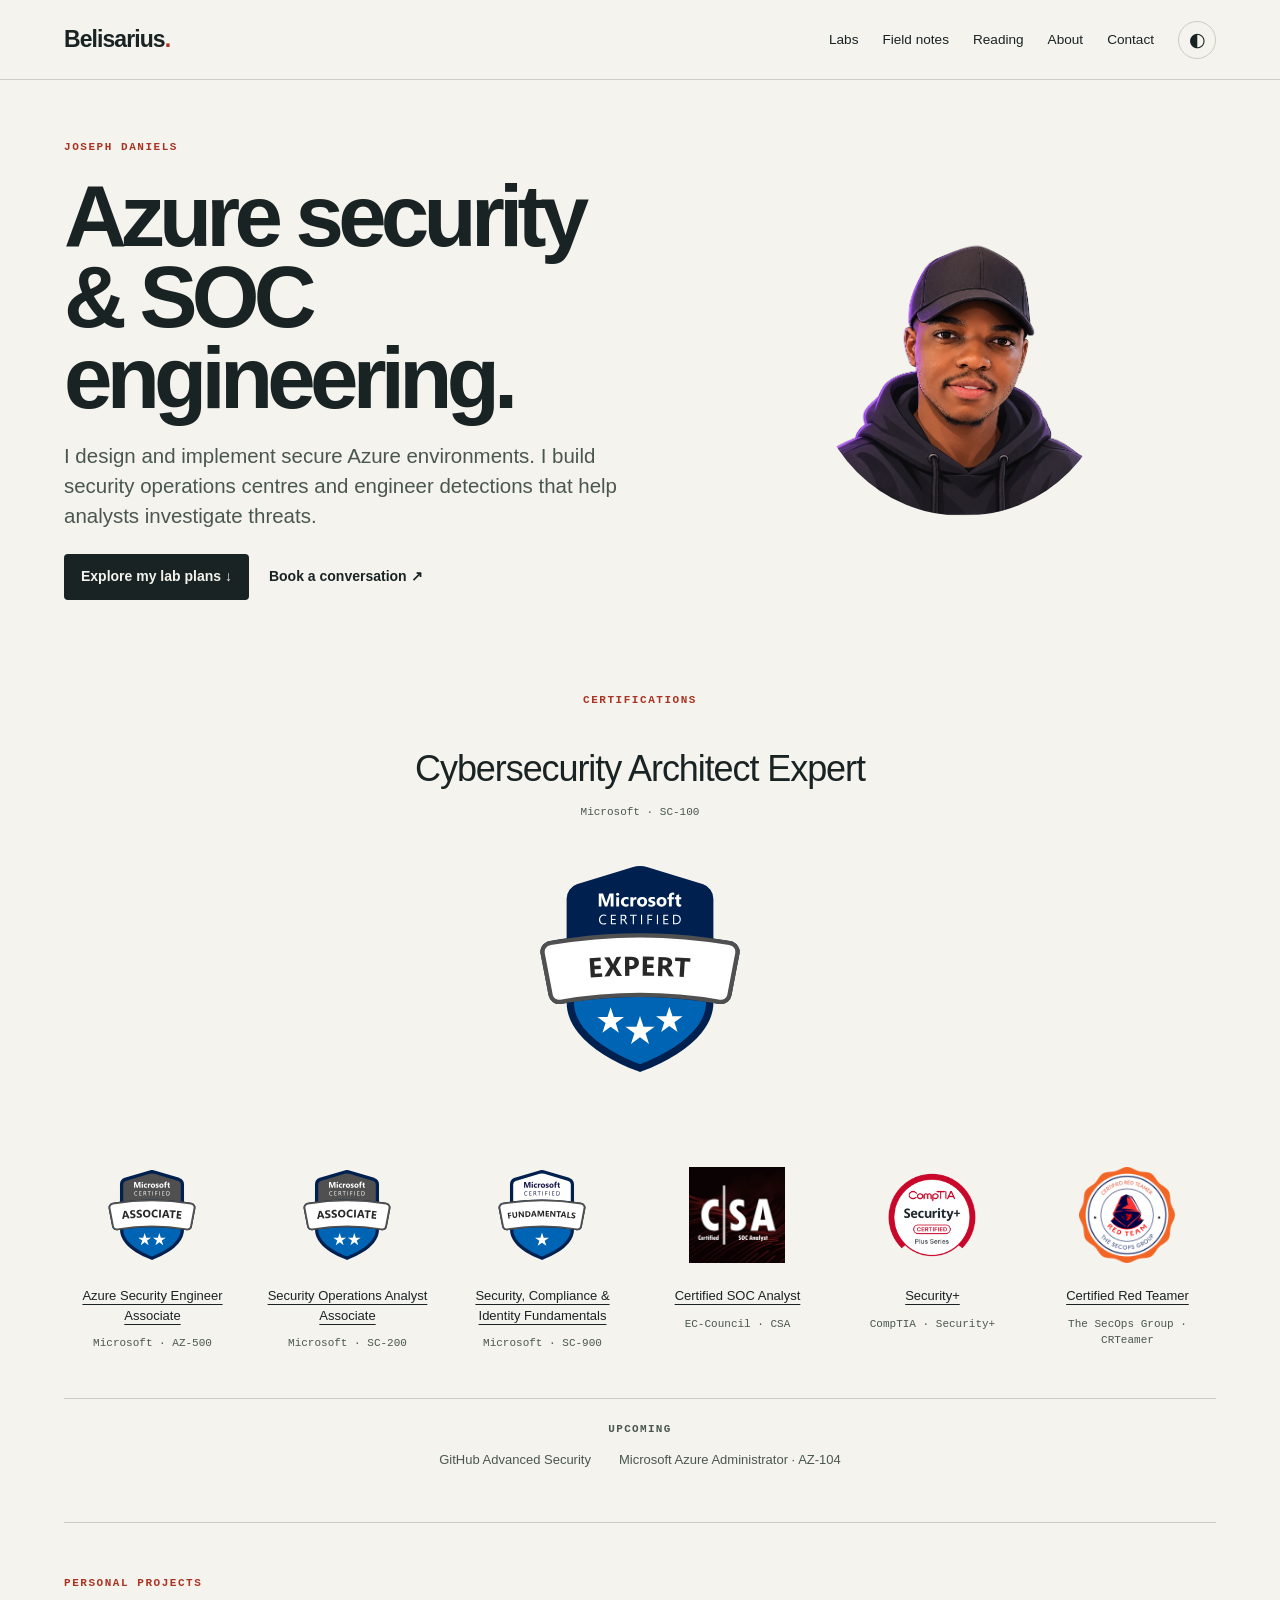
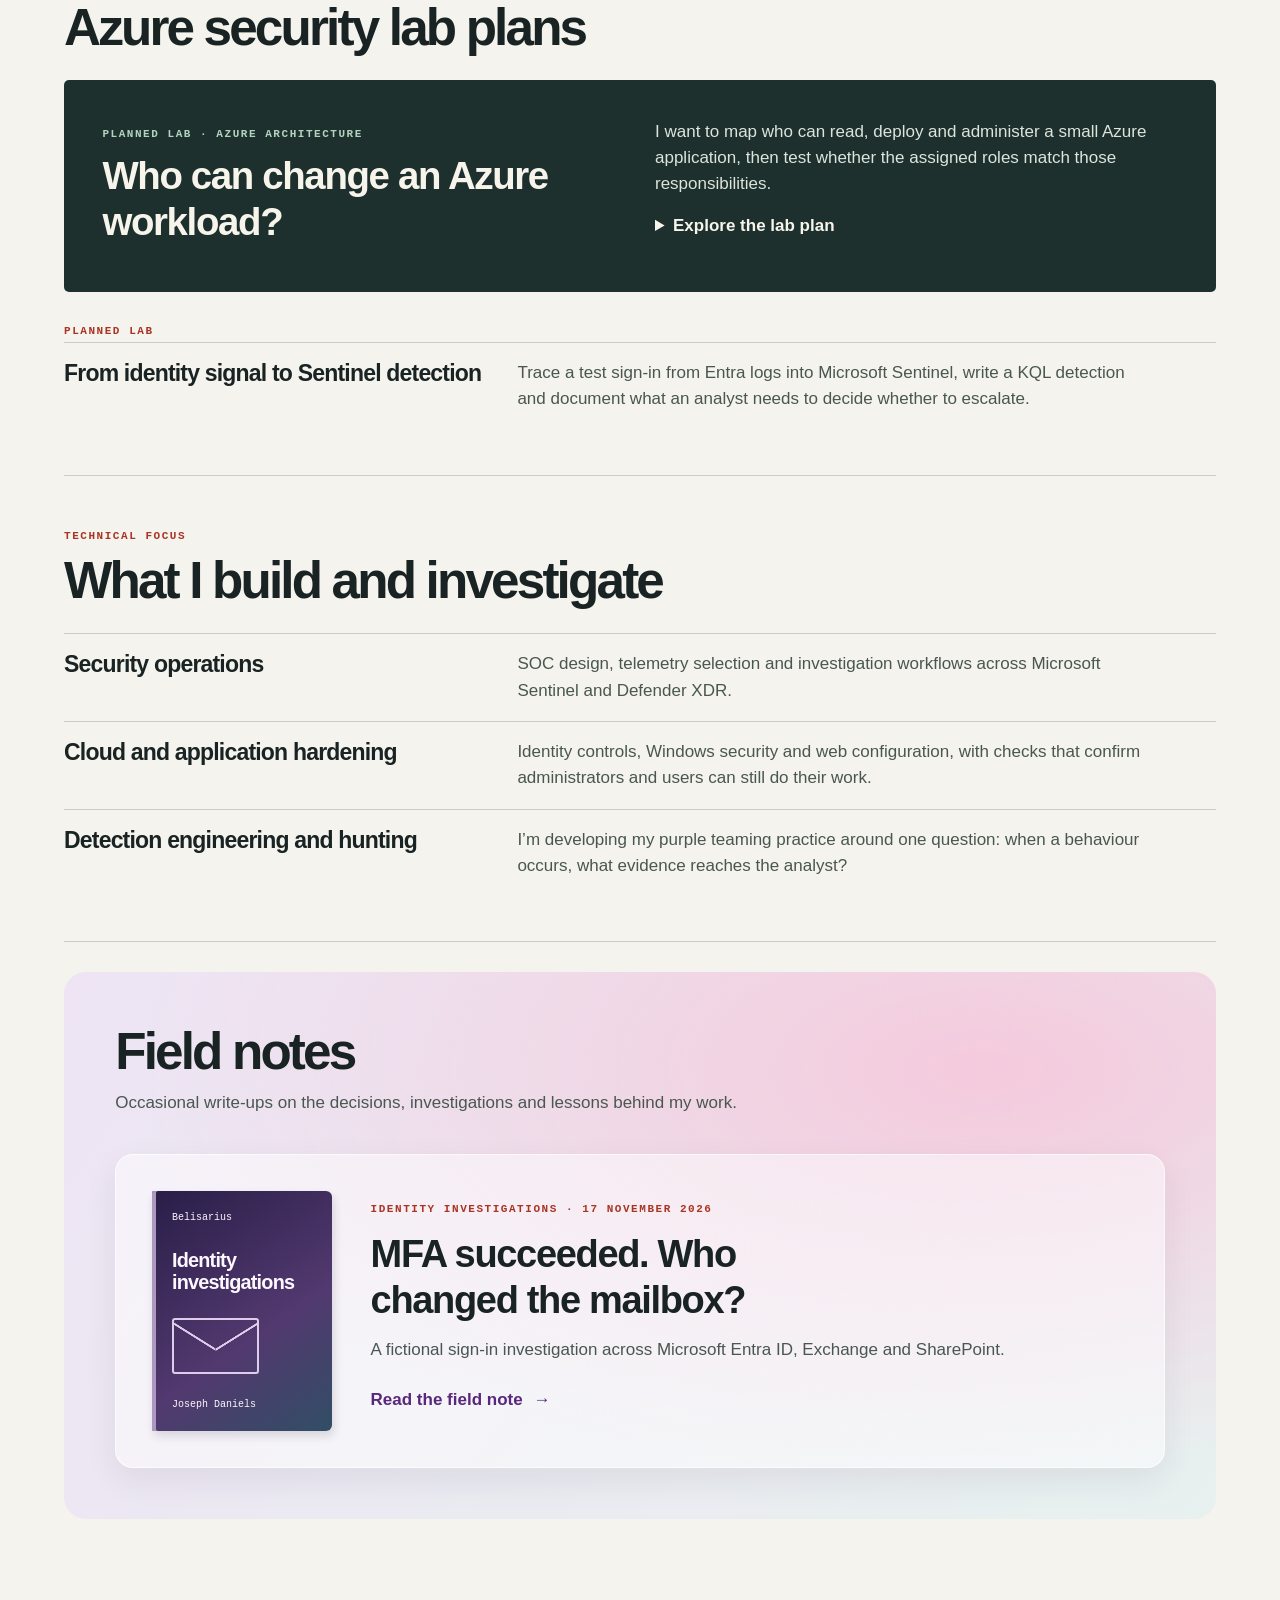
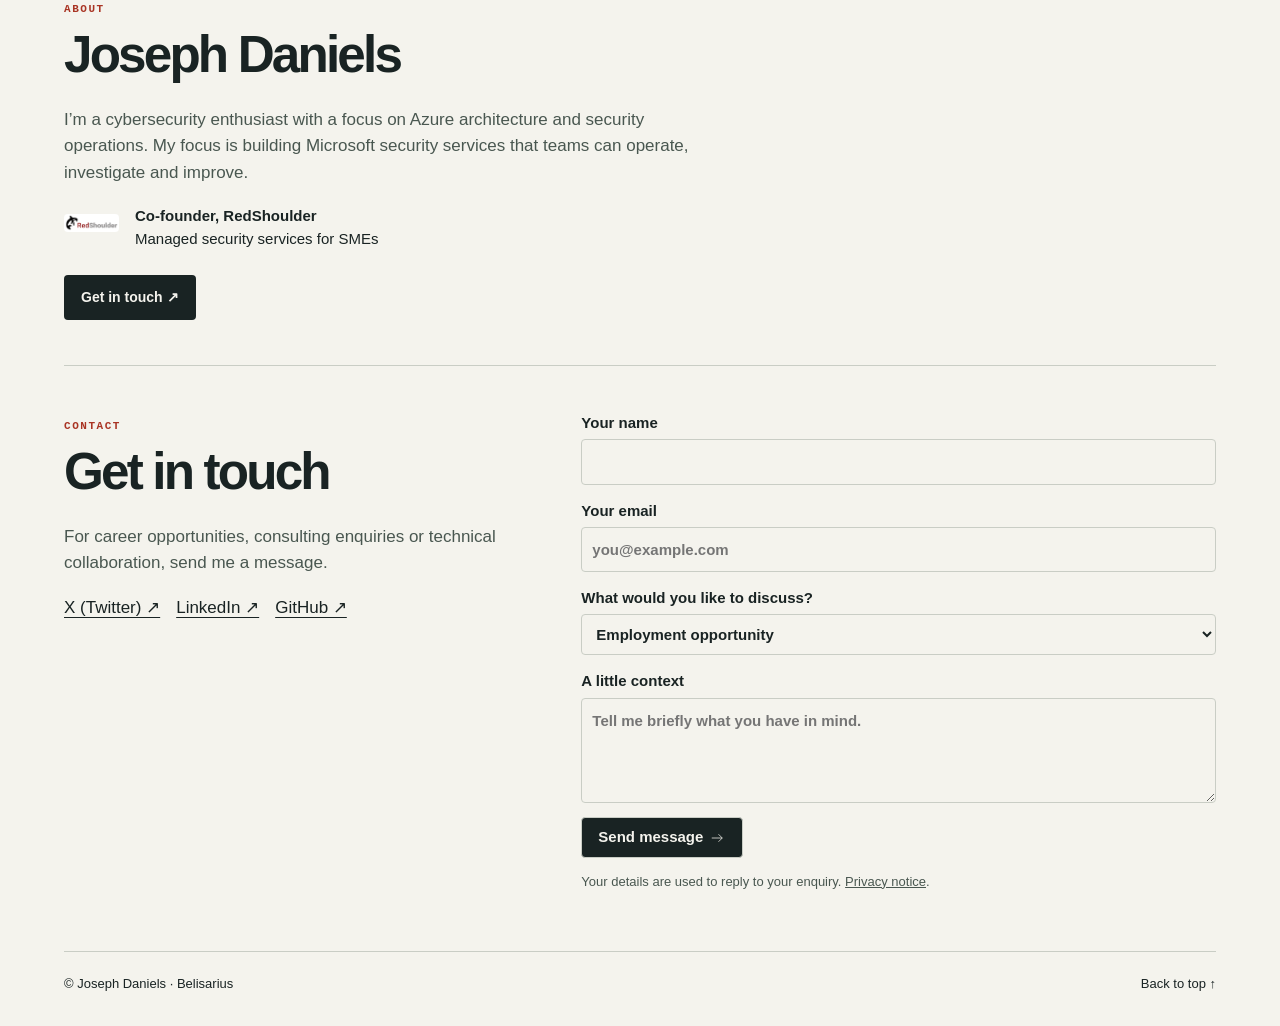
==== commit 749a50c9: "Restyle certifications as a featured badge and open badge row" ====
--- a/portfolio/index.html
+++ b/portfolio/index.html
@@ -1,4 +1,4 @@
-<!doctype html><html lang="en"><head><meta charset="utf-8"><meta name="viewport" content="width=device-width, initial-scale=1"><meta http-equiv="Content-Security-Policy" content="default-src 'none'; script-src 'self'; style-src 'self'; img-src 'self'; font-src 'self'; connect-src https://formspree.io/f/xwllzrlp; base-uri 'none'; form-action 'none'; object-src 'none'; upgrade-insecure-requests"><meta name="referrer" content="no-referrer"><link rel="canonical" href="https://belisarius13.com/"><meta name="description" content="Joseph Daniels builds security operations centres, hardens cloud environments and engineers threat detections in the Microsoft ecosystem."><link rel="icon" type="image/svg+xml" href="assets/favicon.svg"><title>Joseph Daniels · Belisarius</title><link rel="stylesheet" href="assets/home.css?v=credentials1"></head><body><header><a class="brand" href="#home">Belisarius<b>.</b></a><nav aria-label="Primary"><a href="#work">Labs</a><a href="#notes">Field notes</a><a href="reading.html">Reading</a><a href="#about">About</a><a href="#contact">Contact</a><button aria-label="Toggle purple and blue theme" aria-pressed="false">◐</button></nav></header><main><section class="hero" id="home"><div><small>Joseph Daniels</small><h1>Azure security<br>&amp; SOC engineering.</h1><p class="intro">I design and implement secure Azure environments. I build security operations centres and engineer detections that help analysts investigate threats.</p><div class="actions"><a class="btn" href="#work">Explore my lab plans ↓</a><a href="https://calendly.com/josepht-daniels/30min">Book a conversation ↗</a></div></div><div class="profile-art"><img src="assets/joseph-anime.webp" alt="Illustrated portrait of Joseph Daniels" width="1254" height="1254"><div class="credentials" aria-labelledby="credentials-title"><h2 id="credentials-title">Certifications</h2><ul class="credential-grid"><li><a href="https://learn.microsoft.com/en-us/credentials/certifications/cybersecurity-architect-expert/" aria-label="Cybersecurity Architect Expert — certification information"><img src="assets/certifications/microsoft-expert.svg" alt="" width="64" height="64" loading="lazy"><span class="credential-copy"><span class="credential-issuer">Microsoft · SC-100</span><strong>Cybersecurity Architect Expert</strong></span></a></li><li><a href="https://learn.microsoft.com/en-us/credentials/certifications/azure-security-engineer/" aria-label="Azure Security Engineer Associate — certification information"><img src="assets/certifications/microsoft-associate.svg" alt="" width="64" height="64" loading="lazy"><span class="credential-copy"><span class="credential-issuer">Microsoft · AZ-500</span><strong>Azure Security Engineer Associate</strong></span></a></li><li><a href="https://learn.microsoft.com/en-us/credentials/certifications/security-operations-analyst/" aria-label="Security Operations Analyst Associate — certification information"><img src="assets/certifications/microsoft-associate.svg" alt="" width="64" height="64" loading="lazy"><span class="credential-copy"><span class="credential-issuer">Microsoft · SC-200</span><strong>Security Operations Analyst Associate</strong></span></a></li><li><a href="https://learn.microsoft.com/en-us/credentials/certifications/security-compliance-and-identity-fundamentals/" aria-label="Security, Compliance &amp; Identity Fundamentals — certification information"><img src="assets/certifications/microsoft-fundamentals.svg" alt="" width="64" height="64" loading="lazy"><span class="credential-copy"><span class="credential-issuer">Microsoft · SC-900</span><strong>Security, Compliance &amp; Identity Fundamentals</strong></span></a></li><li><a href="https://www.eccouncil.org/train-certify/certified-soc-analyst-csa/" aria-label="Certified SOC Analyst — certification information"><img src="assets/certifications/csa.webp" alt="" width="64" height="64" loading="lazy"><span class="credential-copy"><span class="credential-issuer">EC-Council · CSA</span><strong>Certified SOC Analyst</strong></span></a></li><li><a href="https://www.credly.com/org/comptia/badge/comptia-security-ce-certification" aria-label="Security+ — certification information"><img src="assets/certifications/security-plus.png" alt="" width="64" height="64" loading="lazy"><span class="credential-copy"><span class="credential-issuer">CompTIA · Security+</span><strong>Security+</strong></span></a></li><li><a href="https://pentestingexams.com/" aria-label="Certified Red Teamer — certification information"><img src="assets/certifications/crteamer.webp" alt="" width="64" height="64" loading="lazy"><span class="credential-copy"><span class="credential-issuer">The SecOps Group · CRTeamer</span><strong>Certified Red Teamer</strong></span></a></li></ul><div class="credentials-upcoming"><h3>Upcoming</h3><ul><li>GitHub Advanced Security</li><li>Microsoft Azure Administrator · AZ-104</li></ul></div></div></div></section>
+<!doctype html><html lang="en"><head><meta charset="utf-8"><meta name="viewport" content="width=device-width, initial-scale=1"><meta http-equiv="Content-Security-Policy" content="default-src 'none'; script-src 'self'; style-src 'self'; img-src 'self'; font-src 'self'; connect-src https://formspree.io/f/xwllzrlp; base-uri 'none'; form-action 'none'; object-src 'none'; upgrade-insecure-requests"><meta name="referrer" content="no-referrer"><link rel="canonical" href="https://belisarius13.com/"><meta name="description" content="Joseph Daniels builds security operations centres, hardens cloud environments and engineers threat detections in the Microsoft ecosystem."><link rel="icon" type="image/svg+xml" href="assets/favicon.svg"><title>Joseph Daniels · Belisarius</title><link rel="stylesheet" href="assets/home.css?v=badge-showcase2"></head><body><header><a class="brand" href="#home">Belisarius<b>.</b></a><nav aria-label="Primary"><a href="#work">Labs</a><a href="#notes">Field notes</a><a href="reading.html">Reading</a><a href="#about">About</a><a href="#contact">Contact</a><button aria-label="Toggle purple and blue theme" aria-pressed="false">◐</button></nav></header><main><section class="hero" id="home"><div><small>Joseph Daniels</small><h1>Azure security<br>&amp; SOC engineering.</h1><p class="intro">I design and implement secure Azure environments. I build security operations centres and engineer detections that help analysts investigate threats.</p><div class="actions"><a class="btn" href="#work">Explore my lab plans ↓</a><a href="https://calendly.com/josepht-daniels/30min">Book a conversation ↗</a></div></div><div class="profile-art"><img src="assets/joseph-anime.webp" alt="Illustrated portrait of Joseph Daniels" width="1254" height="1254"></div><div class="credentials" aria-labelledby="credentials-title"><h2 id="credentials-title">Certifications</h2><ul class="credential-grid"><li><a href="https://learn.microsoft.com/en-us/credentials/certifications/cybersecurity-architect-expert/" aria-label="Cybersecurity Architect Expert — certification information"><img src="assets/certifications/microsoft-expert.svg" alt="" width="64" height="64" loading="lazy"><span class="credential-copy"><span class="credential-issuer">Microsoft · SC-100</span><strong>Cybersecurity Architect Expert</strong></span></a></li><li><a href="https://learn.microsoft.com/en-us/credentials/certifications/azure-security-engineer/" aria-label="Azure Security Engineer Associate — certification information"><img src="assets/certifications/microsoft-associate.svg" alt="" width="64" height="64" loading="lazy"><span class="credential-copy"><span class="credential-issuer">Microsoft · AZ-500</span><strong>Azure Security Engineer Associate</strong></span></a></li><li><a href="https://learn.microsoft.com/en-us/credentials/certifications/security-operations-analyst/" aria-label="Security Operations Analyst Associate — certification information"><img src="assets/certifications/microsoft-associate.svg" alt="" width="64" height="64" loading="lazy"><span class="credential-copy"><span class="credential-issuer">Microsoft · SC-200</span><strong>Security Operations Analyst Associate</strong></span></a></li><li><a href="https://learn.microsoft.com/en-us/credentials/certifications/security-compliance-and-identity-fundamentals/" aria-label="Security, Compliance &amp; Identity Fundamentals — certification information"><img src="assets/certifications/microsoft-fundamentals.svg" alt="" width="64" height="64" loading="lazy"><span class="credential-copy"><span class="credential-issuer">Microsoft · SC-900</span><strong>Security, Compliance &amp; Identity Fundamentals</strong></span></a></li><li><a href="https://www.eccouncil.org/train-certify/certified-soc-analyst-csa/" aria-label="Certified SOC Analyst — certification information"><img src="assets/certifications/csa.webp" alt="" width="64" height="64" loading="lazy"><span class="credential-copy"><span class="credential-issuer">EC-Council · CSA</span><strong>Certified SOC Analyst</strong></span></a></li><li><a href="https://www.credly.com/org/comptia/badge/comptia-security-ce-certification" aria-label="Security+ — certification information"><img src="assets/certifications/security-plus.png" alt="" width="64" height="64" loading="lazy"><span class="credential-copy"><span class="credential-issuer">CompTIA · Security+</span><strong>Security+</strong></span></a></li><li><a href="https://pentestingexams.com/" aria-label="Certified Red Teamer — certification information"><img src="assets/certifications/crteamer.webp" alt="" width="64" height="64" loading="lazy"><span class="credential-copy"><span class="credential-issuer">The SecOps Group · CRTeamer</span><strong>Certified Red Teamer</strong></span></a></li></ul><div class="credentials-upcoming"><h3>Upcoming</h3><ul><li>GitHub Advanced Security</li><li>Microsoft Azure Administrator · AZ-104</li></ul></div></div></section>
 <section id="work"><small>Personal projects</small><h2>Azure security lab plans</h2><article class="card"><div><small>Planned lab · Azure architecture</small><h3>Who can change an Azure workload?</h3></div><div><p>I want to map who can read, deploy and administer a small Azure application, then test whether the assigned roles match those responsibilities.</p><details><summary>Explore the lab plan</summary><p>I’ll start with a diagram of the application and its Microsoft Entra ID identities. For each role, I’ll record one action that should succeed and one that should be denied, then compare the expected results with what happens in a personal lab.</p></details></div></article><div class="sub"><small>Planned lab</small><div class="row"><h3>From identity signal to Sentinel detection</h3><p>Trace a test sign-in from Entra logs into Microsoft Sentinel, write a KQL detection and document what an analyst needs to decide whether to escalate.</p></div></div></section>
 <section><small>Technical focus</small><h2>What I build and investigate</h2><div class="row"><h3>Security operations</h3><p>SOC design, telemetry selection and investigation workflows across Microsoft Sentinel and Defender XDR.</p></div><div class="row"><h3>Cloud and application hardening</h3><p>Identity controls, Windows security and web configuration, with checks that confirm administrators and users can still do their work.</p></div><div class="row"><h3>Detection engineering and hunting</h3><p>I’m developing my purple teaming practice around one question: when a behaviour occurs, what evidence reaches the analyst?</p></div></section>
 <section id="notes" class="notes-panel" aria-labelledby="notes-heading">
--- a/portfolio/assets/home.css
+++ b/portfolio/assets/home.css
@@ -79,25 +79,25 @@
   .note-cover { width: 112px; padding: 12px; }
 }
 
-/* Issuer artwork stays unaltered; captions identify the certification. */
-.profile-art{padding:0;gap:26px;min-width:0}
-.credentials{width:100%;max-width:520px}
-.credentials h2{font:700 11px/1.6 'Courier New',monospace;letter-spacing:.14em;text-transform:uppercase;color:var(--red);margin:0 0 12px}
-.credential-grid{list-style:none;margin:0;padding:0;display:grid;grid-template-columns:repeat(2,minmax(0,1fr));gap:9px}
-.credential-grid li:first-child{grid-column:1/-1}
-.credential-grid a{display:flex;align-items:center;gap:10px;height:100%;padding:12px;border:1px solid var(--line);border-radius:10px;background:rgba(255,255,255,.32);transition:border-color .2s}
-.credential-grid a:hover{border-color:var(--red);text-decoration:none}
-.credential-grid img{flex:0 0 48px;width:48px;height:48px;object-fit:contain}
-.credential-grid li:first-child img{width:58px;height:58px;flex-basis:58px}
-.credential-copy{display:grid;gap:4px;min-width:0}
-.credential-issuer{font:10px/1.35 'Courier New',monospace;color:var(--muted)}
-.credential-copy strong{font-size:12px;line-height:1.35;font-weight:600}
-.credential-grid li:first-child strong{font-size:15px}
-.credentials-upcoming{margin-top:16px;padding-top:14px;border-top:1px solid var(--line)}
-.credentials-upcoming h3{font:700 10px/1.6 'Courier New',monospace;letter-spacing:.12em;text-transform:uppercase;color:var(--muted);margin:0 0 8px}
-.credentials-upcoming ul{display:flex;flex-wrap:wrap;gap:7px;list-style:none;margin:0;padding:0}
-.credentials-upcoming li{font-size:11px;line-height:1.4;padding:6px 9px;border:1px dashed var(--line);border-radius:5px;color:var(--muted)}
-.dark .credential-grid a{background:rgba(255,255,255,.04)}
-@media(max-width:1000px) and (min-width:721px){.credential-grid{grid-template-columns:1fr}.credential-grid li:first-child{grid-column:auto}}
-@media(max-width:720px){.profile-art{margin-top:26px}.credentials{max-width:520px}.credential-copy strong{font-size:12px}}
-@media(max-width:380px){.credential-grid a{padding:9px;gap:7px}.credential-grid img{width:38px;height:38px;flex-basis:38px}}
+/* Open badge showcase inspired by the supplied certification reference. */
+.profile-art{padding:0;min-width:0}
+.credentials{grid-column:1/-1;width:100%;padding-top:28px;text-align:center}
+.credentials h2{font:700 11px/1.6 'Courier New',monospace;letter-spacing:.14em;text-transform:uppercase;color:var(--red);margin:0 0 24px}
+.credential-grid{list-style:none;margin:0;padding:0;display:grid;grid-template-columns:repeat(6,minmax(0,1fr));gap:26px 18px;align-items:start}
+.credential-grid li:first-child{grid-column:1/-1;margin-bottom:24px}
+.credential-grid a{display:flex;flex-direction:column;align-items:center;gap:16px;height:100%;padding:8px 4px}
+.credential-grid a:hover strong{text-decoration:underline;text-underline-offset:4px}
+.credential-grid img{width:96px;height:110px;object-fit:contain}
+.credential-copy{display:flex;flex-direction:column;align-items:center;gap:10px;max-width:180px}
+.credential-issuer{order:2;font:11px/1.5 'Courier New',monospace;color:var(--muted)}
+.credential-copy strong{font-size:13px;line-height:1.5;font-weight:500;text-decoration:underline;text-underline-offset:4px}
+.credential-grid li:first-child a{gap:24px}
+.credential-grid li:first-child .credential-copy{order:-1;max-width:none;gap:8px}
+.credential-grid li:first-child strong{font-size:clamp(23px,3vw,36px);font-weight:500;letter-spacing:-.03em;text-decoration:none}
+.credential-grid li:first-child img{width:220px;height:250px}
+.credentials-upcoming{margin-top:38px;padding-top:22px;border-top:1px solid var(--line)}
+.credentials-upcoming h3{font:700 11px/1.6 'Courier New',monospace;letter-spacing:.12em;text-transform:uppercase;color:var(--muted);margin:0 0 12px}
+.credentials-upcoming ul{display:flex;justify-content:center;flex-wrap:wrap;gap:12px 28px;list-style:none;margin:0;padding:0}
+.credentials-upcoming li{font-size:13px;line-height:1.5;color:var(--muted)}
+@media(max-width:900px){.credential-grid{grid-template-columns:repeat(3,minmax(0,1fr));gap:28px 18px}}
+@media(max-width:480px){.credential-grid{grid-template-columns:repeat(2,minmax(0,1fr));gap:26px 16px}.credential-grid li:first-child img{width:180px;height:210px}.credentials{padding-top:24px}.credential-grid img{width:86px;height:100px}}
